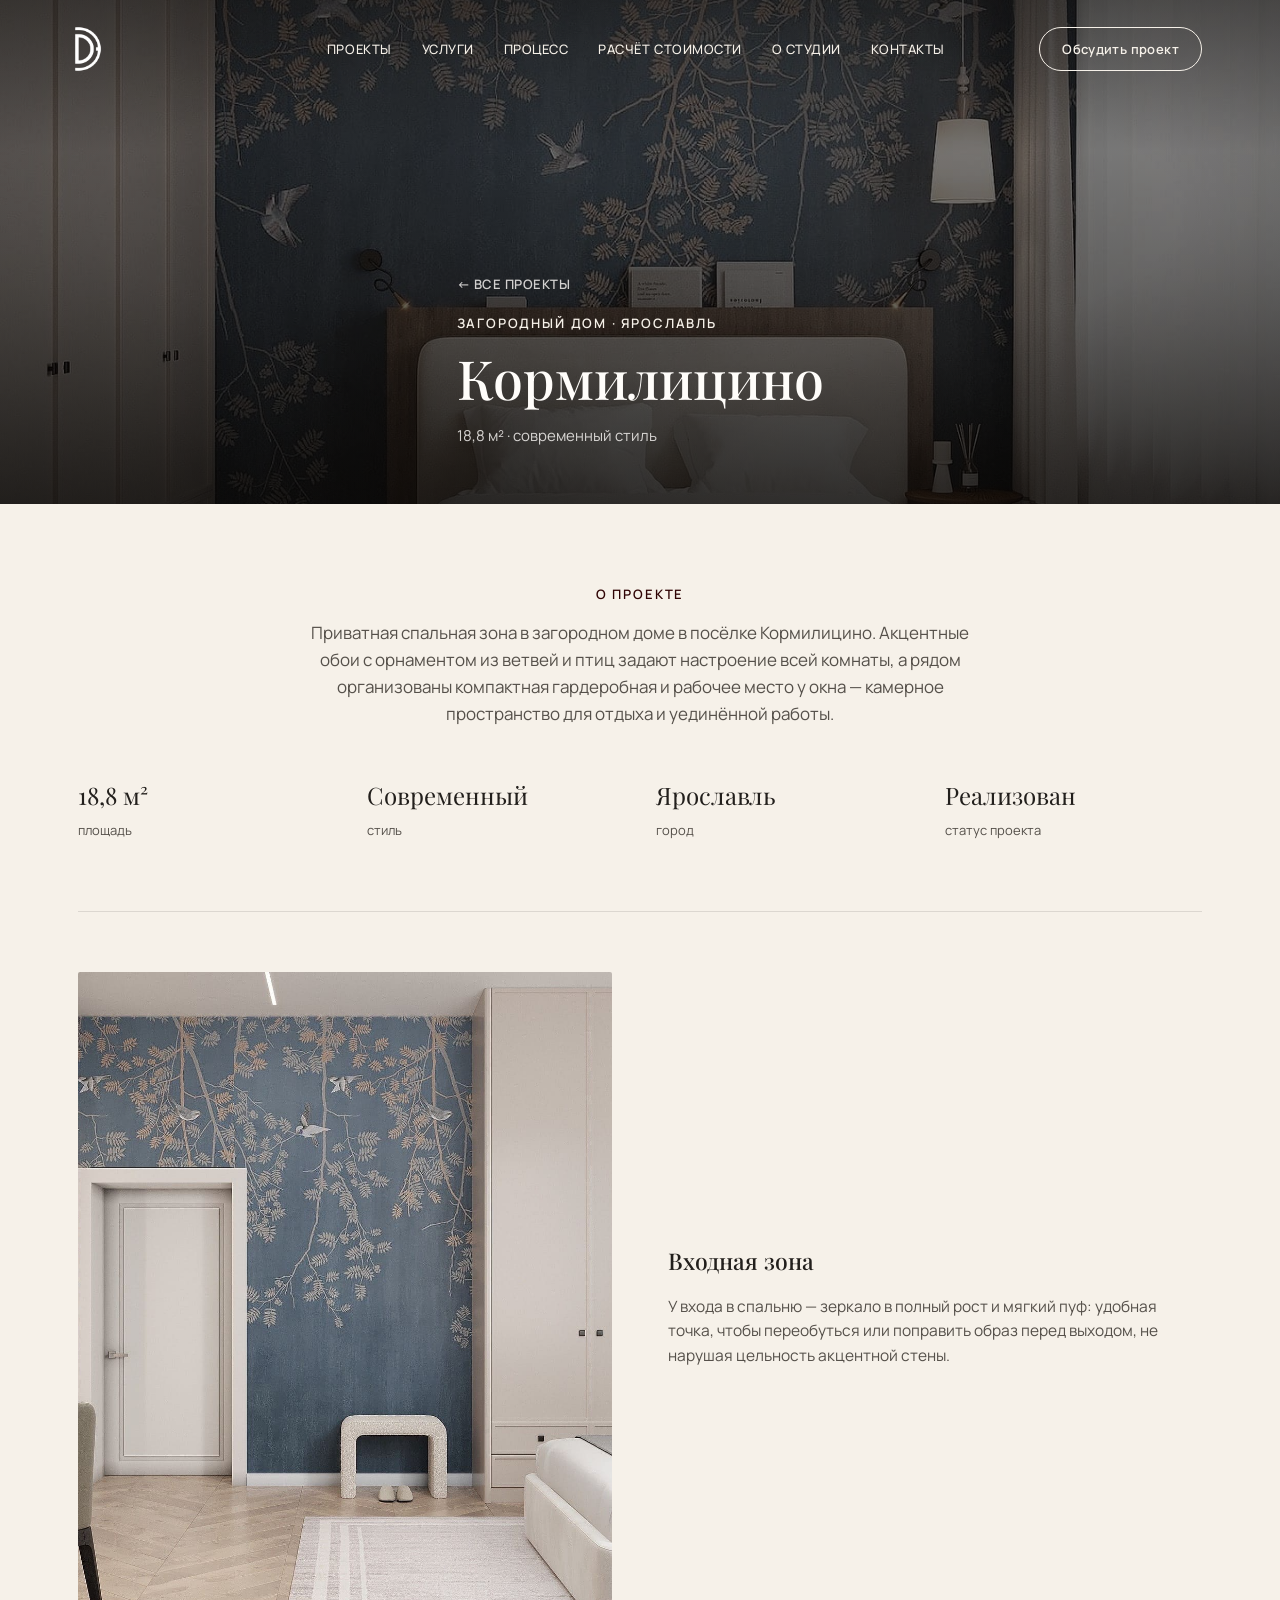
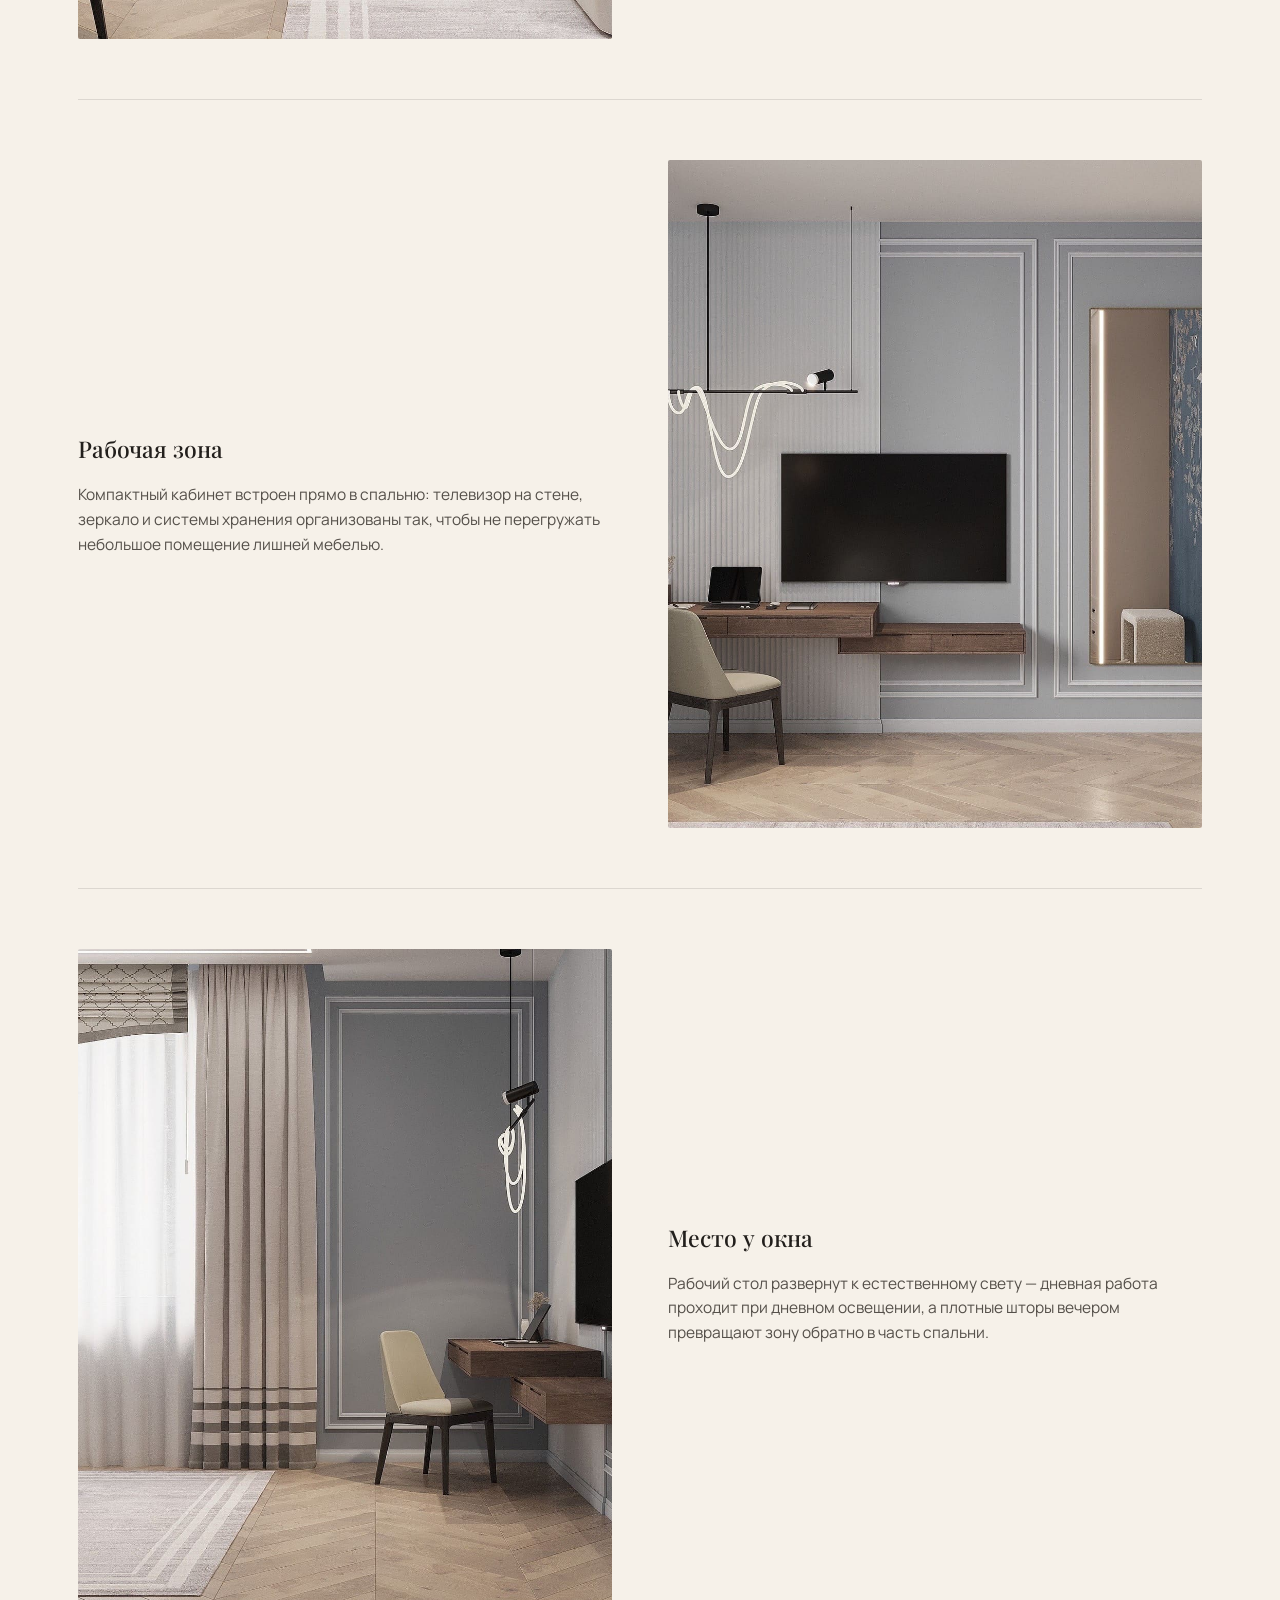
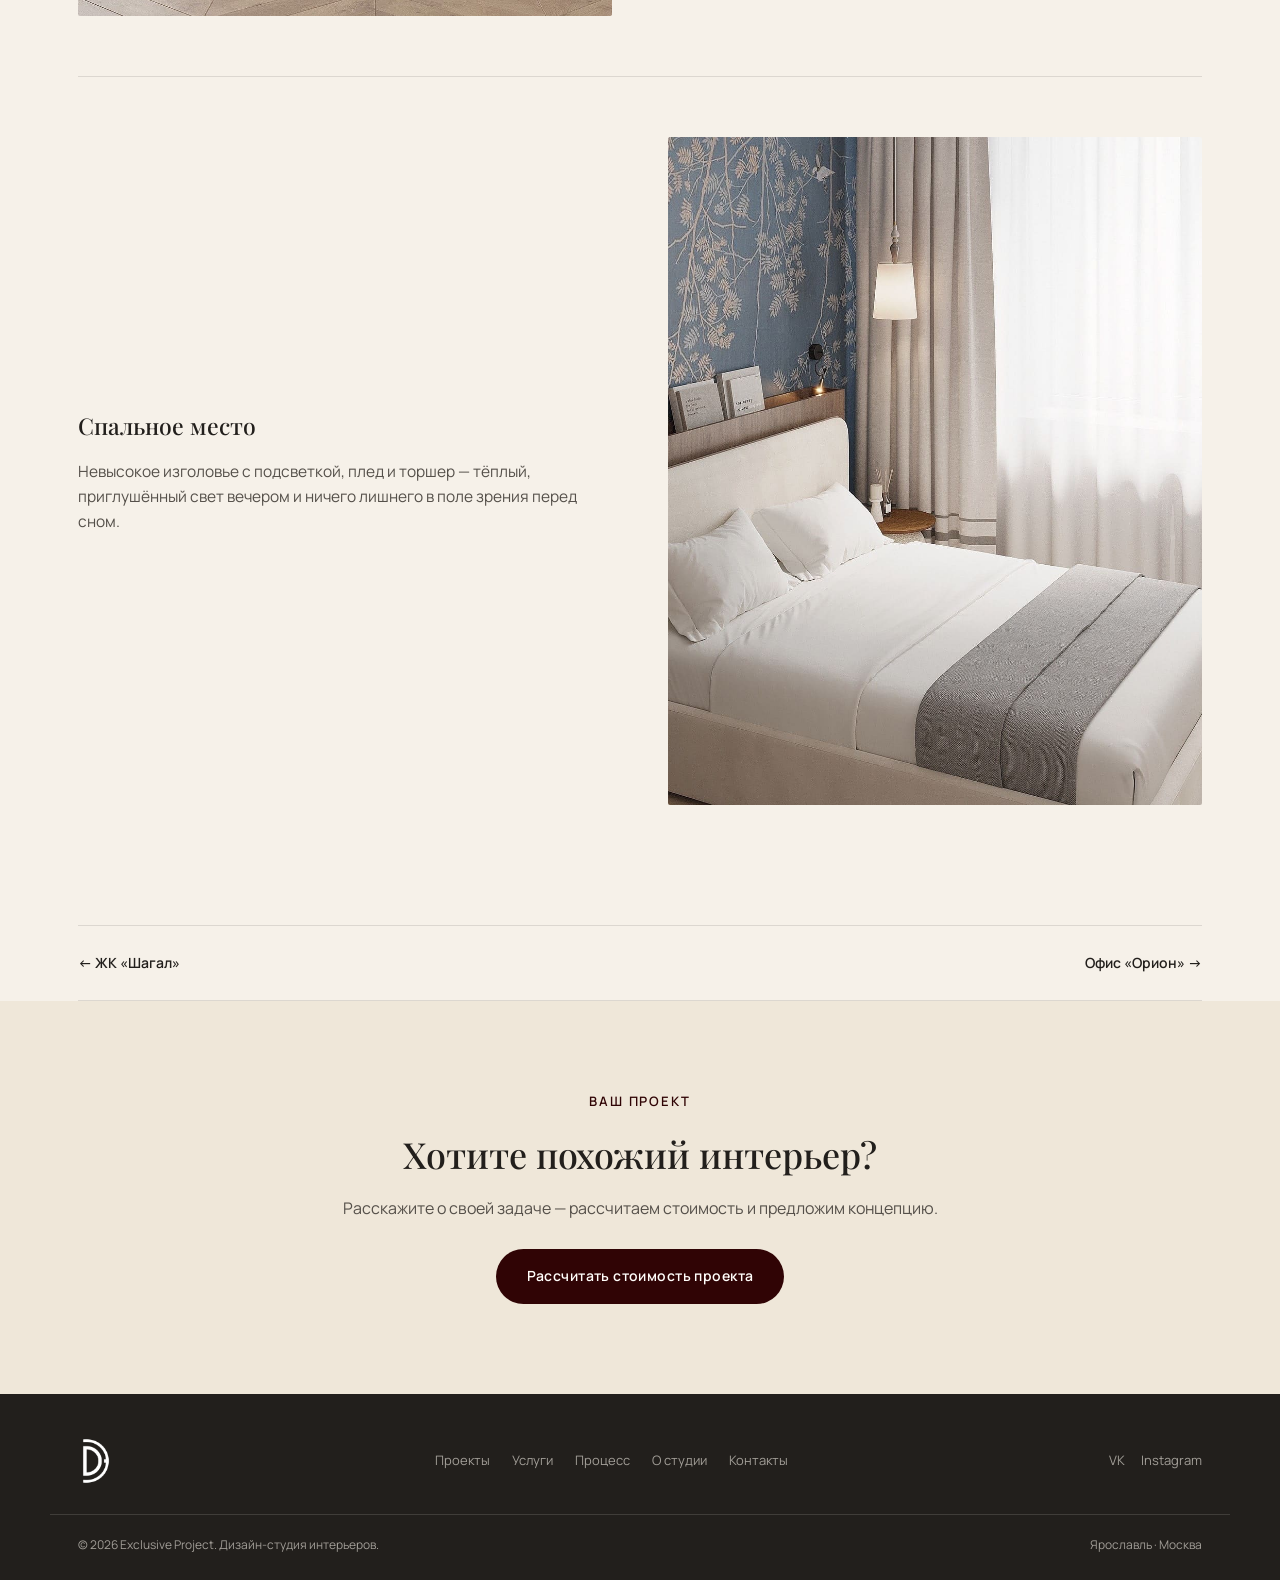
==== kormilitsino.html @ 0c6f32b4 "Split portfolio into a dedicated page plus 6 project detail pages Inspired by marsostudio.com's stru" ====
<!DOCTYPE html>
<html lang="ru">
<head>
<meta charset="UTF-8">
<meta name="viewport" content="width=device-width, initial-scale=1.0">
<title>Кормилицино — спальная зона 18,8 м² | Exclusive Project</title>
<meta name="description" content="Дизайн-проект спальной зоны 18,8 м² в загородном доме, посёлок Кормилицино — современный стиль с акцентными обоями.">
<link rel="icon" type="image/png" href="assets/images/logo/logo.png">

<link rel="preconnect" href="https://fonts.googleapis.com">
<link rel="preconnect" href="https://fonts.gstatic.com" crossorigin>
<link href="https://fonts.googleapis.com/css2?family=Playfair+Display:ital,wght@0,400;0,500;0,600;0,700;1,400;1,500&family=Manrope:wght@400;500;600;700&display=swap" rel="stylesheet">
<link rel="stylesheet" href="css/style.css">
</head>
<body>

<!-- ============================= HEADER ============================= -->
<header class="site-header" id="siteHeader">
  <div class="wrap header-inner">
    <a href="index.html" class="logo" aria-label="Exclusive Project — на главную">
      <span class="logo-icon"><img src="assets/images/logo/logo.png" alt="Exclusive Project"></span>
    </a>

    <nav class="main-nav" id="mainNav">
      <a href="portfolio.html">Проекты</a>
      <a href="index.html#services">Услуги</a>
      <a href="index.html#process">Процесс</a>
      <a href="index.html#calculator">Расчёт стоимости</a>
      <a href="index.html#about">О студии</a>
      <a href="index.html#contact">Контакты</a>
      <a href="index.html#calculator" class="btn btn-accent btn-small nav-cta">Обсудить проект</a>
    </nav>

    <div class="header-actions">
      <a href="index.html#calculator" class="btn btn-ghost btn-small header-cta">Обсудить проект</a>
      <button class="nav-toggle" id="navToggle" aria-label="Открыть меню" aria-expanded="false">
        <span></span><span></span><span></span>
      </button>
    </div>
  </div>
</header>

<main>

  <!-- ============================= PAGE HERO ============================= -->
  <section class="page-hero">
    <div class="hero-media">
      <img class="hero-media-img" src="assets/images/portfolio/kormilitsino-0.jpg" alt="Кормилицино — спальня с синими обоями">
    </div>
    <div class="hero-vignette"></div>
    <div class="hero-scrim"></div>

    <div class="wrap page-hero-content">
      <a href="portfolio.html" class="page-back">← Все проекты</a>
      <span class="eyebrow">Загородный дом · Ярославль</span>
      <h1>Кормилицино</h1>
      <p class="page-meta">18,8 м² · современный стиль</p>
    </div>
  </section>

  <!-- ========================= INTRO ========================= -->
  <section class="project-intro">
    <div class="wrap project-intro-inner">
      <span class="eyebrow eyebrow-center">О проекте</span>
      <p>Приватная спальная зона в загородном доме в посёлке Кормилицино.
         Акцентные обои с орнаментом из ветвей и птиц задают настроение всей
         комнаты, а рядом организованы компактная гардеробная и рабочее место
         у окна — камерное пространство для отдыха и уединённой работы.</p>
    </div>
  </section>

  <!-- ========================= META ========================= -->
  <section class="project-meta-row">
    <div class="wrap trust-grid">
      <div class="trust-item">
        <span class="trust-num">18,8 м²</span>
        <span class="trust-label">площадь</span>
      </div>
      <div class="trust-item">
        <span class="trust-num">Современный</span>
        <span class="trust-label">стиль</span>
      </div>
      <div class="trust-item">
        <span class="trust-num">Ярославль</span>
        <span class="trust-label">город</span>
      </div>
      <div class="trust-item">
        <span class="trust-num">Реализован</span>
        <span class="trust-label">статус проекта</span>
      </div>
    </div>
  </section>

  <!-- ========================= ROOMS ========================= -->
  <section class="room-list">
    <div class="wrap">

      <div class="room-grid">
        <div class="room-photo">
          <img src="assets/images/portfolio/kormilitsino-1.jpg" alt="Кормилицино — прихожая у спальни">
        </div>
        <div class="room-text">
          <h3>Входная зона</h3>
          <p>У входа в спальню — зеркало в полный рост и мягкий пуф: удобная
             точка, чтобы переобуться или поправить образ перед выходом, не
             нарушая цельность акцентной стены.</p>
        </div>
      </div>

      <div class="room-grid is-reverse">
        <div class="room-photo">
          <img src="assets/images/portfolio/kormilitsino-2.jpg" alt="Кормилицино — рабочая зона с ТВ">
        </div>
        <div class="room-text">
          <h3>Рабочая зона</h3>
          <p>Компактный кабинет встроен прямо в спальню: телевизор на стене,
             зеркало и системы хранения организованы так, чтобы не перегружать
             небольшое помещение лишней мебелью.</p>
        </div>
      </div>

      <div class="room-grid">
        <div class="room-photo">
          <img src="assets/images/portfolio/kormilitsino-3.jpg" alt="Кормилицино — рабочее место у окна">
        </div>
        <div class="room-text">
          <h3>Место у окна</h3>
          <p>Рабочий стол развернут к естественному свету — дневная работа
             проходит при дневном освещении, а плотные шторы вечером превращают
             зону обратно в часть спальни.</p>
        </div>
      </div>

      <div class="room-grid is-reverse">
        <div class="room-photo">
          <img src="assets/images/portfolio/kormilitsino-4.jpg" alt="Кормилицино — спальня, вид на кровать">
        </div>
        <div class="room-text">
          <h3>Спальное место</h3>
          <p>Невысокое изголовье с подсветкой, плед и торшер — тёплый,
             приглушённый свет вечером и ничего лишнего в поле зрения перед сном.</p>
        </div>
      </div>

    </div>
  </section>

  <!-- ========================= PROJECT NAV ========================= -->
  <section class="wrap">
    <div class="project-nav">
      <a href="shagal.html">← ЖК «Шагал»</a>
      <a href="office.html">Офис «Орион» →</a>
    </div>
  </section>

  <!-- ========================= CTA ========================= -->
  <section class="project-cta">
    <div class="wrap">
      <span class="eyebrow eyebrow-center">Ваш проект</span>
      <h2>Хотите похожий интерьер?</h2>
      <p>Расскажите о своей задаче — рассчитаем стоимость и предложим концепцию.</p>
      <a href="index.html#calculator" class="btn btn-accent">Рассчитать стоимость проекта</a>
    </div>
  </section>

</main>

<!-- ============================= FOOTER ============================= -->
<footer class="site-footer">
  <div class="wrap footer-inner">
    <a href="index.html" class="logo footer-logo">
      <span class="logo-icon"><img src="assets/images/logo/logo.png" alt="Exclusive Project"></span>
    </a>

    <nav class="footer-nav">
      <a href="portfolio.html">Проекты</a>
      <a href="index.html#services">Услуги</a>
      <a href="index.html#process">Процесс</a>
      <a href="index.html#about">О студии</a>
      <a href="index.html#contact">Контакты</a>
    </nav>

    <div class="footer-social">
      <a href="https://vk.ru/exclusiveproject76" target="_blank" rel="noopener">VK</a>
      <a href="https://www.instagram.com/exclusive_design76" target="_blank" rel="noopener">Instagram</a>
    </div>
  </div>
  <div class="wrap footer-bottom">
    <span>© 2026 Exclusive Project. Дизайн-студия интерьеров.</span>
    <span>Ярославль · Москва</span>
  </div>
</footer>

<script src="js/main.js"></script>
</body>
</html>
---- css/style.css ----
/* ===================================================================
   EXCLUSIVE PROJECT — дизайн-студия интерьеров
   Палитра: тёплая слоновая кость + графитовый текст + акцент "глина"
   Шрифты: Playfair Display (заголовки) / Manrope (текст)
   Leotaro — кастомный шрифт студии, подключён ниже, используется
   только в заголовке hero (assets/fonts/Leotaro-Regular.otf)
   =================================================================== */

@font-face{
  font-family: "Leotaro";
  src: url("../assets/fonts/Leotaro-Regular.otf") format("opentype");
  font-weight: 400;
  font-style: normal;
  font-display: swap;
}

:root{
  --ivory:        #f6f1e9;
  --ivory-deep:    #efe7d9;
  --charcoal:      #221f1c;
  --charcoal-soft: #55504a;
  --clay:          #300405;
  --clay-deep:     #200203;
  --olive:         #6b6a4f;
  --line:          rgba(34,31,28,0.12);
  --white:         #fffdfa;

  --font-display: "Playfair Display", Georgia, serif;
  --font-body: "Manrope", "Segoe UI", sans-serif;

  --container: 1180px;
  --radius: 2px;
}

*{ box-sizing: border-box; }
html{ scroll-behavior: smooth; }
body{
  margin:0;
  background: var(--ivory);
  color: var(--charcoal);
  font-family: var(--font-body);
  font-size: 16px;
  line-height: 1.6;
  -webkit-font-smoothing: antialiased;
}
img{ max-width:100%; display:block; }
a{ color:inherit; text-decoration:none; }
ul, ol{ margin:0; padding:0; list-style:none; }
h1,h2,h3{ font-family: var(--font-display); font-weight:500; margin:0; }
p{ margin:0; }
button{
  font-family:inherit;
  cursor:pointer;
  -webkit-appearance: none;
  appearance: none;
  color: inherit;
  accent-color: var(--clay);
}
input, textarea{ font-family:inherit; }

.wrap{
  max-width: var(--container);
  margin: 0 auto;
  padding: 0 28px;
}

.eyebrow{
  display:block;
  font-size: 13px;
  letter-spacing: .14em;
  text-transform: uppercase;
  color: var(--clay);
  font-weight: 600;
  margin-bottom: 14px;
}
.eyebrow-center{ text-align:center; }

.section-head{ max-width: 640px; margin-bottom: 48px; }
.section-head h2{ font-size: clamp(28px, 4vw, 40px); line-height:1.15; }
.section-lead{ margin-top:14px; color: var(--charcoal-soft); font-size: 16px; }

/* ---------- buttons ---------- */
.btn{
  display:inline-flex;
  align-items:center;
  justify-content:center;
  padding: 15px 30px;
  font-size: 14px;
  letter-spacing:.03em;
  font-weight:600;
  border-radius: 999px;
  border: 1px solid transparent;
  transition: all .25s ease;
}
.btn-small{ padding: 11px 22px; font-size:13px; }
.btn-accent{
  background: var(--clay);
  color: var(--white);
}
.btn-accent:hover{ background: var(--clay-deep); }
.btn-ghost{
  background: transparent;
  border-color: currentColor;
  color: var(--charcoal);
}
.btn-ghost:hover{ background: rgba(34,31,28,0.06); }

/* ---------- placeholder photo blocks ---------- */
.ph-photo{
  position: relative;
  overflow:hidden;
  background:
    linear-gradient(135deg, #ded2ba 0%, #cdbd9d 45%, #b9a884 100%);
  border-radius: var(--radius);
}
.ph-photo-inner{
  position:absolute; inset:0;
  background-image:
    repeating-linear-gradient(45deg, rgba(255,255,255,0.08) 0 2px, transparent 2px 14px);
}
.ph-photo::after{
  content: attr(data-note);
  position:absolute;
  left:14px; right:14px; bottom:12px;
  font-size: 11px;
  line-height:1.4;
  color: rgba(34,31,28,0.55);
  background: rgba(255,253,250,0.7);
  padding: 6px 9px;
  border-radius: var(--radius);
  font-family: var(--font-body);
}

/* ============================= HEADER ============================= */
.site-header{
  position: fixed;
  top:0; left:0; right:0;
  z-index: 100;
  padding: 22px 0;
  --hdr-fg: var(--ivory);
  --hdr-fg-soft: rgba(246,241,233,0.7);
  color: var(--hdr-fg);
  transition: background .3s ease, padding .3s ease, box-shadow .3s ease, color .3s ease;
}
.site-header.is-scrolled{
  background: rgba(246,241,233,0.92);
  backdrop-filter: blur(8px);
  padding: 12px 0;
  box-shadow: 0 1px 0 var(--line);
  --hdr-fg: var(--charcoal);
  --hdr-fg-soft: var(--charcoal-soft);
}
.site-header .wrap{ padding-left: 20px; }
.header-inner{
  display:grid;
  grid-template-columns: 1fr auto 1fr;
  align-items:center;
  gap: 16px;
}
.header-inner .logo{ justify-self:start; }
.header-inner .main-nav{ justify-self:center; }
.header-inner .header-actions{ justify-self:end; }
.logo{ display:flex; align-items:center; gap:12px; }
.logo-text{ display:flex; flex-direction:column; line-height:1; }
.logo-icon{ flex-shrink:0; height: 54px; display:flex; align-items:center; }
.logo-icon img{ height:100%; width:auto; display:block; }
.site-header .logo-icon img{
  filter: brightness(0) invert(1);
  transition: filter .3s ease;
}
.site-header.is-scrolled .logo-icon img{ filter: none; }
.site-footer .logo-icon img{ filter: brightness(0) invert(1); }
.logo-mark{
  font-family: var(--font-display);
  font-size: 20px;
  letter-spacing:.04em;
  color: var(--hdr-fg);
}
.logo-mark-accent{ color: var(--clay); font-weight:400; }
.logo-sub{
  font-size: 10px;
  letter-spacing:.12em;
  text-transform: uppercase;
  color: var(--hdr-fg-soft);
  margin-top:4px;
}
.main-nav{ display:flex; align-items:center; gap: 30px; }
.main-nav a:not(.btn){
  font-size: 13px;
  font-weight:500;
  letter-spacing:.04em;
  text-transform: uppercase;
  color: var(--hdr-fg);
  position: relative;
}
.main-nav a:not(.btn)::after{
  content:"";
  position:absolute; left:0; bottom:-6px;
  width:0; height:1px; background: var(--clay);
  transition: width .25s ease;
}
.main-nav a:not(.btn):hover::after{ width:100%; }
.nav-cta{ display:none; }

.header-actions{ display:flex; align-items:center; gap:18px; }
.header-cta{
  color: var(--hdr-fg);
  border-color: var(--hdr-fg);
}
.header-cta:hover{ background: rgba(255,253,250,0.12); }
.site-header.is-scrolled .header-cta:hover{ background: rgba(34,31,28,0.06); }
.nav-toggle{
  display:none;
  flex-direction:column;
  justify-content:center;
  gap:5px;
  width:34px; height:34px;
  background:none; border:none;
}
.nav-toggle span{ display:block; height:2px; background: var(--hdr-fg); transition: background .3s ease; }

/* ============================= HERO ============================= */
.hero{
  position:relative;
  min-height: 100vh;
  display:flex;
  align-items:center;
  justify-content:center;
  overflow:hidden;
  padding: 140px 0 80px;
}
.hero-media{
  position:absolute; inset:0;
  border-radius:0;
  background:
    radial-gradient(ellipse 70% 55% at 50% 26%, rgba(126,99,72,0.5), transparent 65%),
    linear-gradient(180deg, #15110e 0%, #241b14 28%, #3c2c1e 52%, #1a1410 100%);
}
.hero-media-img{
  position:absolute; inset:0;
  width:100%; height:100%;
  object-fit:cover; object-position:center 42%;
  filter: brightness(0.56) saturate(0.85) contrast(1.05);
}
.hero-vignette{
  position:absolute; inset:0;
  background: radial-gradient(ellipse 120% 85% at 50% 42%, transparent 35%, rgba(8,6,5,0.6) 100%);
  pointer-events:none;
}
.hero-scrim{
  position:absolute; inset:0;
  background: linear-gradient(180deg, rgba(10,8,6,0.35) 0%, rgba(10,8,6,0.15) 30%, rgba(10,8,6,0.55) 100%);
}
.hero-content{
  position:relative;
  z-index:2;
  color: var(--white);
  display:flex;
  flex-direction:column;
  align-items:center;
  text-align:center;
}
.city-toggle{
  display:inline-flex;
  border: 1px solid rgba(255,253,250,0.4);
  border-radius: 999px;
  padding: 4px;
  margin-bottom: 30px;
}
.city-btn{
  background:none; border:none;
  color: rgba(255,253,250,0.75);
  font-size: 13px;
  font-weight:600;
  padding: 7px 18px;
  border-radius: 999px;
  transition: all .2s ease;
}
.city-btn.is-active{ background: var(--white); color: var(--charcoal); }

.hero-eyebrow{
  display:block;
  font-size: 12.5px;
  letter-spacing: .32em;
  text-transform: uppercase;
  font-weight: 500;
  color: rgba(246,241,233,0.72);
  margin-bottom: 26px;
}
.hero-title{
  font-family: "Leotaro", var(--font-display);
  font-size: clamp(32px, 5.6vw, 62px);
  line-height: 1.26;
  font-weight: 400;
  letter-spacing: .015em;
  text-transform: uppercase;
  max-width: 860px;
}
.hero-sub{
  margin-top: 26px;
  max-width: 480px;
  font-size: 16px;
  color: rgba(255,253,250,0.8);
}
.hero-actions{
  display:flex; gap:16px; flex-wrap:wrap;
  justify-content:center;
  margin-top: 36px;
}
.hero .btn-ghost{ color: var(--white); border-color: rgba(255,253,250,0.55); }
.hero .btn-ghost:hover{ background: rgba(255,253,250,0.12); }

.scroll-cue{
  position:absolute;
  right: 28px; bottom: 28px;
  z-index:2;
  display:flex; align-items:center; gap:10px;
  color: var(--white);
  font-size: 11px;
  letter-spacing:.12em;
  text-transform:uppercase;
  writing-mode: vertical-rl;
}
.scroll-cue i{
  display:block; width:1px; height:46px;
  background: rgba(255,253,250,0.6);
}

/* ============================= TRUST ============================= */
.trust{ padding: 56px 0; border-bottom: 1px solid var(--line); }
.trust-grid{
  display:grid;
  grid-template-columns: repeat(4, 1fr);
  gap: 32px;
}
.trust-item{ display:flex; flex-direction:column; gap:6px; }
.trust-num{ font-family: var(--font-display); font-size: 24px; }
.trust-label{ font-size: 13px; color: var(--charcoal-soft); }

/* ============================= PHILOSOPHY ============================= */
.philosophy{ padding: 130px 0; background: var(--clay); color: var(--white); }
.philosophy .eyebrow{ color: var(--ivory); }
.philosophy-inner{ max-width: 760px; margin:0 auto; text-align:center; }
.philosophy-quote{
  font-family: var(--font-display);
  font-style: italic;
  color: var(--white);
  font-size: clamp(24px, 3.4vw, 34px);
  line-height:1.4;
  margin:0;
}
.philosophy-sign{ margin-top: 26px; color: rgba(255,253,250,0.72); font-size:14px; letter-spacing:.06em; text-transform:uppercase; }

/* ============================= FEATURE CARDS ============================= */
.services{ padding: 130px 0; }
.cards-grid{
  display:grid;
  grid-template-columns: repeat(3, 1fr);
  gap: 1px;
  background: var(--line);
  border: 1px solid var(--line);
}
.feature-card{
  background: var(--ivory);
  padding: 40px 34px;
}
.feature-num{ font-family: var(--font-display); color: var(--clay); font-size:15px; }
.feature-card h3{ font-size: 20px; margin: 18px 0 12px; }
.feature-card p{ color: var(--charcoal-soft); font-size: 14.5px; }

/* ============================= PROCESS / TIMELINE ============================= */
.process{ padding: 130px 0; background: var(--charcoal); color: var(--ivory); }
.process .section-lead{ color: rgba(246,241,233,0.65); }
.process .eyebrow{ color: var(--ivory); }
.timeline{ display:flex; flex-direction:column; }
.timeline-step{
  display:grid;
  grid-template-columns: 90px 1fr;
  gap: 24px;
  padding: 30px 0;
  border-top: 1px solid rgba(246,241,233,0.14);
}
.timeline-step:last-child{ border-bottom: 1px solid rgba(246,241,233,0.14); }
.timeline-marker span{
  font-family: var(--font-display);
  font-size: 34px;
  color: rgba(246,241,233,0.3);
}
.timeline-body h3{ font-size: 21px; color: var(--ivory); }
.timeline-time{
  display:inline-block;
  margin: 8px 0 10px;
  font-size: 12px;
  font-weight:700;
  letter-spacing:.06em;
  text-transform:uppercase;
  color: var(--ivory);
}
.timeline-body p{ color: rgba(246,241,233,0.72); font-size: 14.5px; max-width: 620px; }

/* ============================= CALCULATOR ============================= */
.calculator{ padding: 130px 0; }
.calc-wrap{ display:grid; grid-template-columns: 1fr 1fr; gap: 64px; align-items:start; }
.calc-head{ margin-bottom:0; }
.calc-form{
  background: transparent;
  border: 1px solid var(--line);
  padding: 40px;
  border-radius: var(--radius);
}
.calc-step{ display:none; }
.calc-step.is-active{ display:block; }
.calc-step-label{
  display:block;
  font-size: 12px;
  letter-spacing:.08em;
  text-transform:uppercase;
  color: var(--charcoal-soft);
  margin-bottom: 20px;
}
.calc-options{ display:flex; gap: 12px; flex-wrap:wrap; }
.calc-options-vert{ flex-direction:column; }
.calc-option{
  flex:1;
  min-width: 130px;
  padding: 16px 22px;
  border: 1px solid var(--line);
  background: transparent;
  border-radius: 999px;
  font-size: 14px;
  font-weight:600;
  text-align:left;
  transition: all .2s ease;
}
.calc-option:hover{ border-color: var(--clay); }
.calc-option.is-selected{ border-color: var(--clay); background: rgba(48,4,5,0.08); color: var(--clay-deep); }

.calc-range{ display:flex; flex-direction:column; gap: 14px; }
.calc-range input[type="range"]{ width:100%; accent-color: var(--clay); }
.calc-range output{ font-family: var(--font-display); font-size: 22px; }

.calc-nav{ display:flex; justify-content:space-between; margin-top: 26px; }
.calc-result{
  display:flex; flex-direction:column; gap:6px;
  padding: 22px;
  background: var(--ivory-deep);
  border-radius: var(--radius);
  margin-bottom: 24px;
}
.calc-result-label{ font-size:12px; text-transform:uppercase; letter-spacing:.08em; color: var(--charcoal-soft); }
.calc-result-value{ font-family: var(--font-display); font-size: 26px; color: var(--clay-deep); }
.calc-result-note{ font-size:12px; color: var(--charcoal-soft); }
.calc-fields{ display:flex; flex-direction:column; gap: 12px; margin-bottom:6px; }
.calc-fields input{
  padding: 14px 16px;
  border: 1px solid var(--line);
  border-radius: var(--radius);
  background: transparent;
  font-size: 14px;
}
.calc-disclaimer{ margin-top:14px; font-size:11.5px; color: var(--charcoal-soft); }

/* ============================= PORTFOLIO ============================= */
.portfolio{ padding: 130px 0; }
.portfolio-filters{ display:flex; gap: 10px; margin-bottom: 40px; flex-wrap:wrap; }
.filter-btn{
  padding: 10px 20px;
  border: 1px solid var(--line);
  background: transparent;
  border-radius: 999px;
  font-size: 13px;
  font-weight:600;
}
.filter-btn.is-active{ background: var(--charcoal); color: var(--ivory); border-color: var(--charcoal); }
.portfolio-grid{
  display:grid;
  grid-template-columns: repeat(3, 1fr);
  gap: 28px;
}
.portfolio-card{ display:none; }
.portfolio-card.is-visible{ display:block; }
.portfolio-photo{ aspect-ratio: 4/5; }

.portfolio-gallery{
  position: relative;
  overflow: hidden;
  border-radius: var(--radius);
  background: var(--ivory-deep);
}
.gallery-img{
  position:absolute; inset:0;
  width:100%; height:100%;
  object-fit: cover;
  opacity:0;
  transition: opacity .35s ease;
}
.gallery-img.is-active{ opacity:1; }
.gallery-nav{
  position:absolute;
  top:50%; transform: translateY(-50%);
  width:34px; height:34px;
  border-radius:50%;
  border:none;
  background: rgba(34,31,28,0.45);
  color: var(--white);
  font-size:18px;
  line-height:1;
  display:flex; align-items:center; justify-content:center;
  opacity:0;
  transition: opacity .2s ease, background .2s ease;
  z-index: 2;
}
.portfolio-gallery:hover .gallery-nav{ opacity:1; }
.gallery-nav:hover{ background: rgba(34,31,28,0.75); }
.gallery-prev{ left:10px; }
.gallery-next{ right:10px; }
.gallery-dots{
  position:absolute;
  left:0; right:0; bottom:14px;
  display:flex; justify-content:center; gap:6px;
  z-index:2;
}
.gallery-dots .dot{
  width:6px; height:6px;
  border-radius:50%;
  background: rgba(255,253,250,0.5);
  cursor:pointer;
  transition: background .2s ease, transform .2s ease;
}
.gallery-dots .dot.is-active{ background: var(--white); transform: scale(1.3); }

.portfolio-info{ padding-top: 16px; }
.portfolio-info h3{ font-size: 18px; }
.portfolio-info h3 a{ color: inherit; }
.portfolio-info h3 a:hover{ color: var(--clay); }
.portfolio-info span{ display:block; margin-top:4px; font-size:13px; color: var(--charcoal-soft); }
.portfolio-link{
  display:inline-block;
  margin-top:10px;
  font-size:13px;
  font-weight:600;
  color: var(--clay);
  border-bottom: 1px solid currentColor;
  padding-bottom:2px;
}
.portfolio-link:hover{ color: var(--clay-deep); }
.portfolio-more{ text-align:center; margin-top: 56px; }

/* ============================= PAGE HERO (subpages) ============================= */
.page-hero{
  position:relative;
  min-height: 56vh;
  display:flex;
  align-items:flex-end;
  overflow:hidden;
  padding: 150px 0 56px;
}
.page-hero-content{
  position:relative;
  z-index:2;
  color: var(--white);
  max-width: 760px;
}
.page-hero .eyebrow{ color: var(--ivory); }
.page-hero-content h1{
  color: var(--white);
  font-size: clamp(32px, 5vw, 54px);
  line-height: 1.12;
}
.page-meta{
  margin-top: 16px;
  color: rgba(255,253,250,0.8);
  font-size: 15px;
}
.page-back{
  position:relative;
  z-index:2;
  display:inline-block;
  margin-bottom: 18px;
  font-size: 13px;
  font-weight:600;
  letter-spacing:.04em;
  text-transform:uppercase;
  color: rgba(255,253,250,0.8);
}
.page-back:hover{ color: var(--white); }

/* ============================= PROJECT INTRO & META ============================= */
.project-intro{ padding: 80px 0 0; }
.project-intro-inner{ max-width: 720px; margin:0 auto; text-align:center; }
.project-intro-inner p{ font-size: 17px; color: var(--charcoal-soft); margin-top: 14px; }
.project-meta-row{ padding: 48px 0 70px; }

/* ============================= ROOM-BY-ROOM BLOCKS ============================= */
.room-list{ padding-bottom: 60px; }
.room-grid{
  display:grid;
  grid-template-columns: 1fr 1fr;
  gap: 56px;
  align-items:center;
  padding: 60px 0;
  border-top: 1px solid var(--line);
}
.room-grid.is-reverse .room-photo{ order: 2; }
.room-photo{ aspect-ratio: 4/5; overflow:hidden; border-radius: var(--radius); }
.room-photo img{ width:100%; height:100%; object-fit:cover; display:block; }
.room-text h3{ font-size: 23px; }
.room-text p{ margin-top: 14px; color: var(--charcoal-soft); font-size: 15.5px; }

/* ============================= PROJECT CTA BAND ============================= */
.project-cta{
  padding: 90px 0;
  text-align:center;
  background: var(--ivory-deep);
}
.project-cta h2{ font-size: clamp(26px, 3.4vw, 36px); }
.project-cta p{ margin-top:12px; color: var(--charcoal-soft); }
.project-cta .btn{ margin-top: 28px; }
.project-nav{
  display:flex; justify-content:space-between; align-items:center;
  padding: 26px 0; border-top:1px solid var(--line); border-bottom:1px solid var(--line);
  font-size: 14px; font-weight:600;
}
.project-nav a:hover{ color: var(--clay); }

/* ============================= PARTNERS ============================= */
.partners{ padding: 80px 0; border-top: 1px solid var(--line); border-bottom: 1px solid var(--line); }
.partners-row{
  display:flex; justify-content:center; gap: 56px; flex-wrap:wrap; margin-top: 30px;
}
.partner-mark{
  font-family: var(--font-display);
  font-size: 20px;
  letter-spacing:.08em;
  color: var(--charcoal);
}
.partner-mark.ph-mark{ color: var(--charcoal-soft); font-family: var(--font-body); font-size:13px; text-transform:uppercase; letter-spacing:.06em; border: 1px dashed var(--line); padding: 8px 14px; border-radius: var(--radius); }

/* ============================= TESTIMONIALS ============================= */
.testimonials{ padding: 130px 0; background: var(--ivory-deep); }
.testi-track{
  display:flex;
  gap: 28px;
  overflow-x:auto;
  scroll-snap-type: x mandatory;
  padding-bottom: 10px;
}
.testi-card{
  scroll-snap-align:start;
  flex: 0 0 min(480px, 85%);
  background: var(--white);
  padding: 34px;
  border-radius: var(--radius);
  margin:0;
}
.testi-card p{ font-family: var(--font-display); font-style: italic; font-size: 18px; line-height:1.5; }
.testi-card cite{ display:block; margin-top:18px; font-size:13px; color: var(--charcoal-soft); }
.testi-nav{ display:flex; gap:10px; margin-top: 26px; }
.testi-nav button{
  width:42px; height:42px;
  border: 1px solid var(--line);
  background: transparent;
  border-radius:50%;
  font-size:16px;
}
.testi-nav button:hover{ border-color: var(--clay); color: var(--clay); }

/* ============================= ABOUT ============================= */
.about{ padding: 130px 0; }
.about-inner{ display:grid; grid-template-columns: minmax(280px, 420px) 1fr; gap: 64px; align-items:center; }
.about-photo{
  aspect-ratio: 853/1280;
  overflow: hidden;
  border-radius: var(--radius);
}
.about-photo img{ width:100%; height:100%; object-fit:cover; display:block; }
.about-text p{ color: var(--charcoal-soft); margin-top: 18px; font-size: 15.5px; }
.about-text h2{ font-size: clamp(28px,4vw,38px); margin-bottom: 8px; }

/* ============================= CONTACT ============================= */
.contact{ padding: 130px 0; background: var(--charcoal); color: var(--ivory); }
.contact .section-lead{ color: rgba(246,241,233,0.65); }
.contact .eyebrow{ color: var(--ivory); }
.contact-grid{
  display:grid;
  grid-template-columns: 1fr 1fr 1.4fr;
  gap: 40px;
}
.contact-city h3{ color: var(--ivory); font-size: 20px; margin-bottom: 14px; }
.contact-detail{ display:block; font-size: 14px; color: rgba(246,241,233,0.72); margin-bottom:8px; }
.contact-link:hover{ color: var(--clay); }
.contact-form{ display:flex; flex-direction:column; gap: 12px; }
.contact-form input, .contact-form textarea{
  padding: 14px 16px;
  background: rgba(246,241,233,0.06);
  border: 1px solid rgba(246,241,233,0.22);
  color: var(--ivory);
  border-radius: var(--radius);
  font-size: 14px;
}
.contact-form input::placeholder, .contact-form textarea::placeholder{ color: rgba(246,241,233,0.45); }
.contact-social{ display:flex; gap: 24px; margin-top: 56px; }
.contact-social a{
  font-size: 13px; letter-spacing:.06em; text-transform:uppercase;
  border-bottom: 1px solid rgba(246,241,233,0.4);
  padding-bottom: 4px;
}
.contact-social a:hover{ border-color: var(--clay); color: var(--clay); }

/* ============================= FOOTER ============================= */
.site-footer{ background: var(--charcoal); color: rgba(246,241,233,0.6); padding: 40px 0 26px; }
.footer-inner{ display:flex; align-items:center; justify-content:space-between; flex-wrap:wrap; gap: 24px; padding-bottom: 26px; border-bottom: 1px solid rgba(246,241,233,0.14); }
.footer-logo .logo-mark{ color: var(--ivory); }
.footer-nav{ display:flex; gap: 22px; flex-wrap:wrap; }
.footer-nav a{ font-size: 13px; }
.footer-nav a:hover{ color: var(--clay); }
.footer-social{ display:flex; gap: 16px; }
.footer-social a{ font-size:13px; }
.footer-social a:hover{ color: var(--clay); }
.footer-bottom{ display:flex; justify-content:space-between; flex-wrap:wrap; gap:10px; margin-top: 20px; font-size: 12px; }

/* ============================= SCROLL REVEAL ============================= */
[data-reveal]{ opacity:0; transform: translateY(24px); transition: opacity .7s ease, transform .7s ease; }
[data-reveal].is-visible{ opacity:1; transform:none; }

/* ============================= RESPONSIVE ============================= */
@media (max-width: 980px){
  .main-nav{ display:none; }
  .nav-toggle{ display:flex; }
  .header-cta{ display:none; }
  .logo-icon{ height: 42px; }
  .trust-grid{ grid-template-columns: repeat(2,1fr); }
  .cards-grid{ grid-template-columns: repeat(2,1fr); }
  .calc-wrap{ grid-template-columns: 1fr; }
  .portfolio-grid{ grid-template-columns: repeat(2,1fr); }
  .about-inner{ grid-template-columns: 1fr; }
  .contact-grid{ grid-template-columns: 1fr; }
  .room-grid{ grid-template-columns: 1fr; gap: 24px; }
  .room-grid.is-reverse .room-photo{ order: 0; }
}

@media (max-width: 620px){
  .wrap{ padding: 0 20px; }
  .cards-grid{ grid-template-columns: 1fr; }
  .portfolio-grid{ grid-template-columns: 1fr; }
  .trust-grid{ grid-template-columns: 1fr 1fr; gap: 24px; }
  .partners-row{ gap: 24px; }

  .hero{ padding: 104px 0 28px; min-height: 100svh; }
  .city-toggle{ margin-bottom: 18px; }
  .hero-eyebrow{ margin-bottom: 14px; letter-spacing: .2em; }
  .hero-title{ line-height: 1.18; }
  .hero-sub{ margin-top: 14px; font-size: 14.5px; }
  .hero-actions{ margin-top: 20px; gap: 10px; }
  .hero-actions .btn{ padding: 13px 24px; font-size: 13px; }
  .scroll-cue{ display:none; }

  .page-hero{ padding: 104px 0 36px; min-height: 42vh; }
  .project-intro{ padding-top: 56px; }
  .project-meta-row{ padding: 32px 0 48px; }
}

/* mobile nav open state */
.main-nav.is-open{
  display:flex;
  position:absolute;
  top: 100%; left:0; right:0;
  background: var(--ivory);
  flex-direction:column;
  padding: 20px 28px 28px;
  border-top: 1px solid var(--line);
  gap: 16px;
}
.main-nav.is-open a:not(.btn){ color: var(--charcoal); }
.main-nav.is-open .nav-cta{
  display: inline-flex;
  margin-top: 6px;
  align-self: flex-start;
}
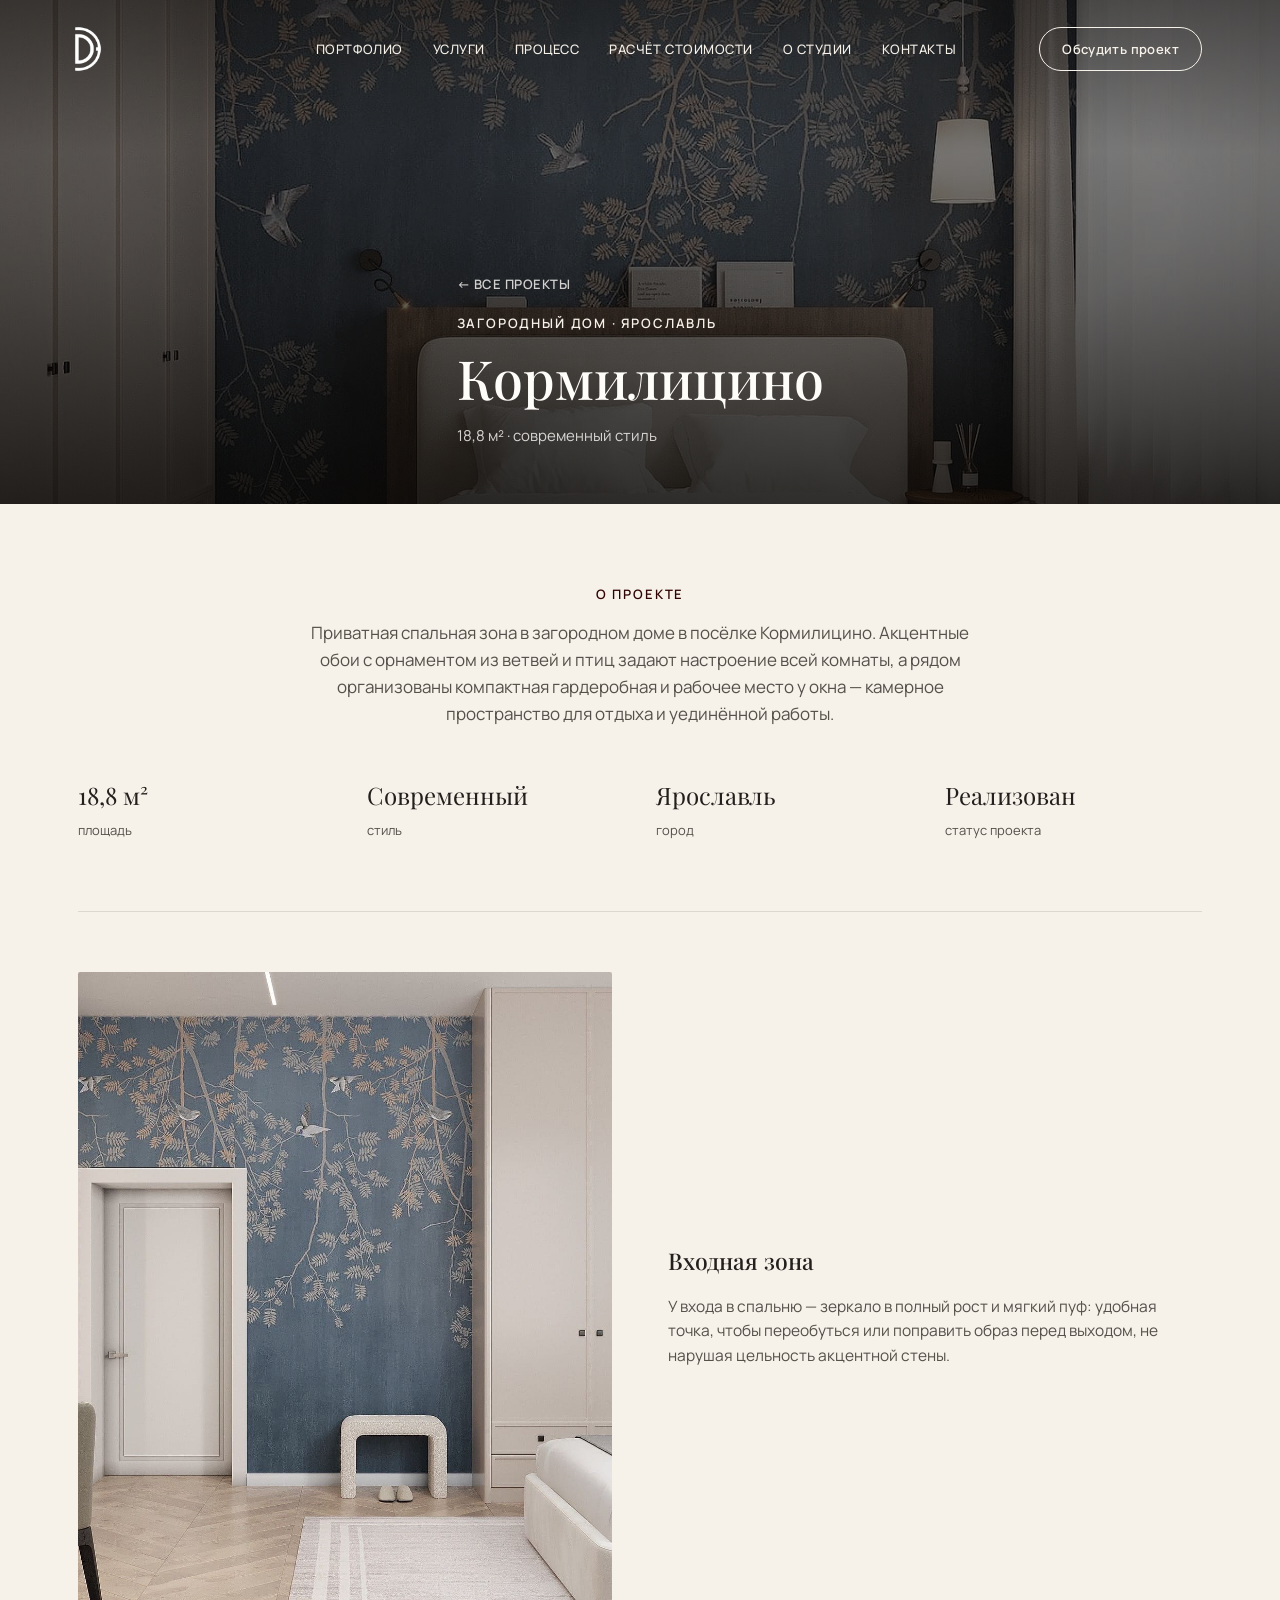
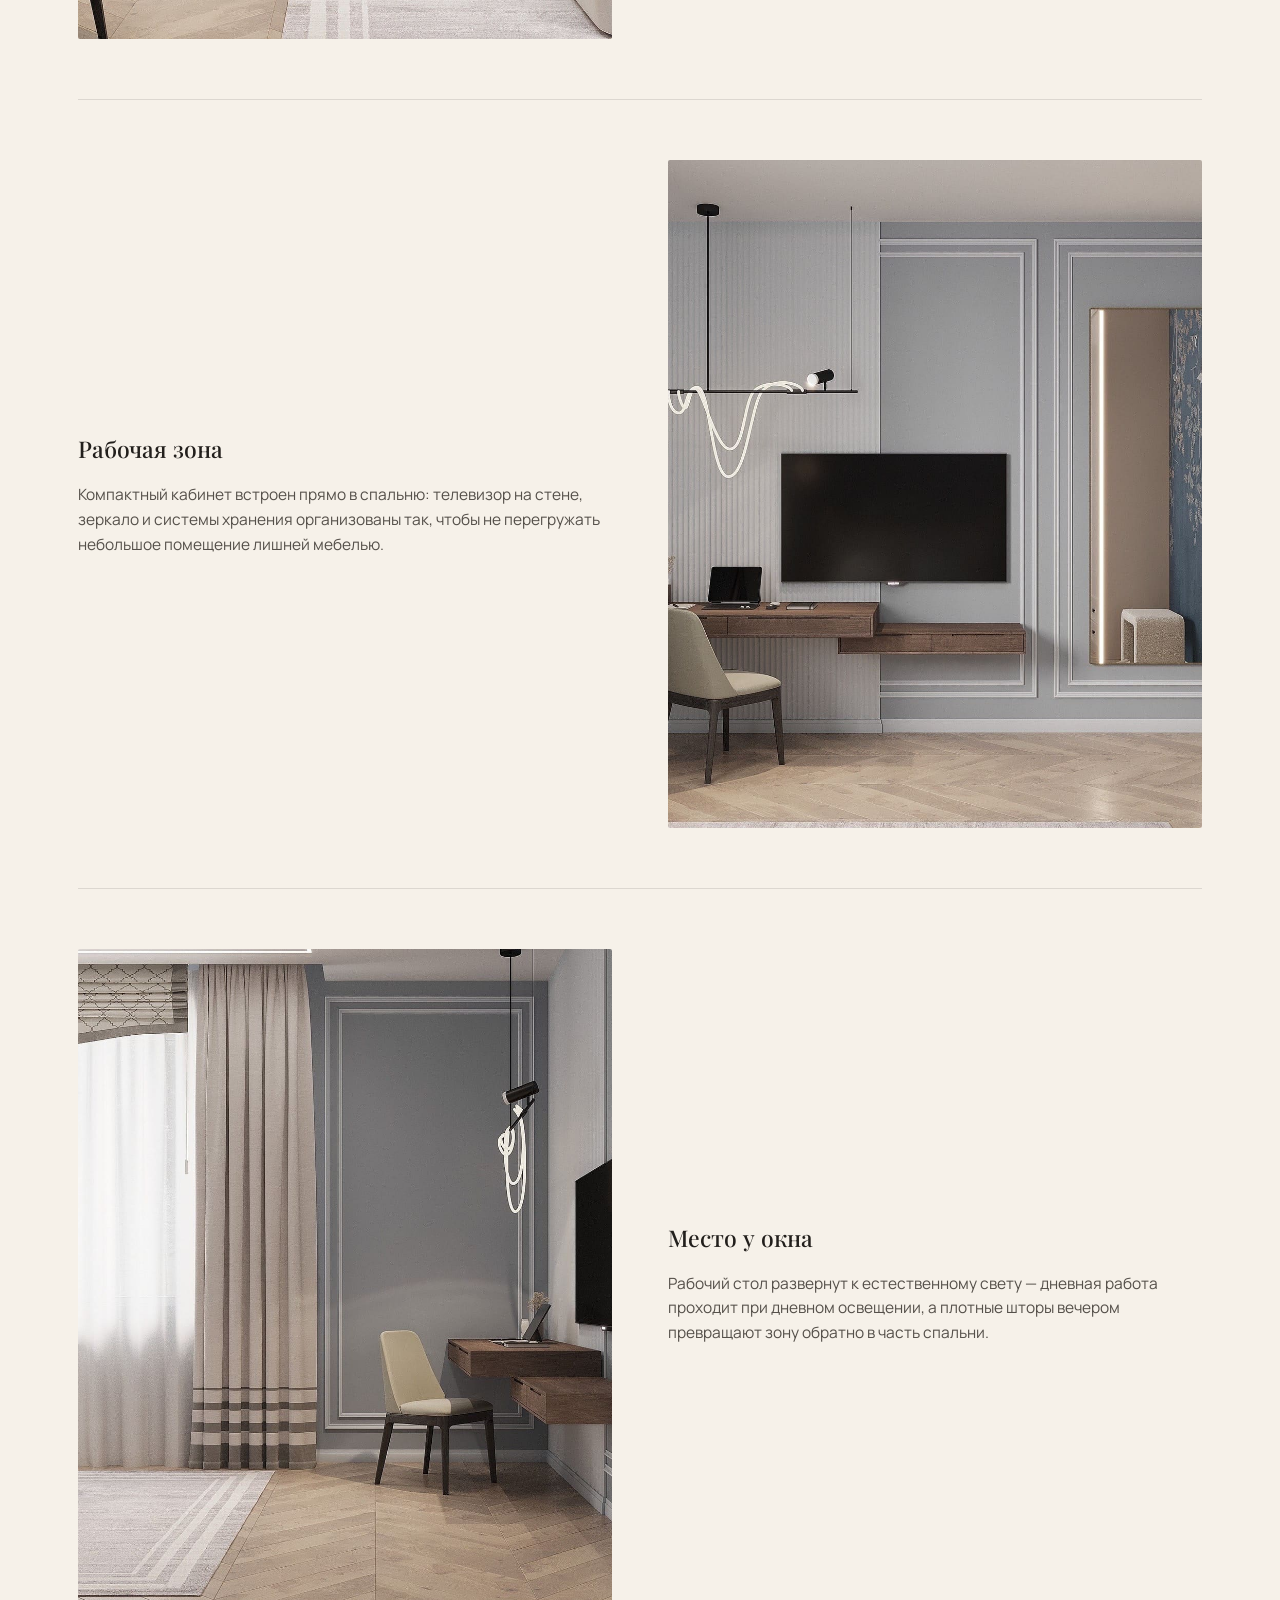
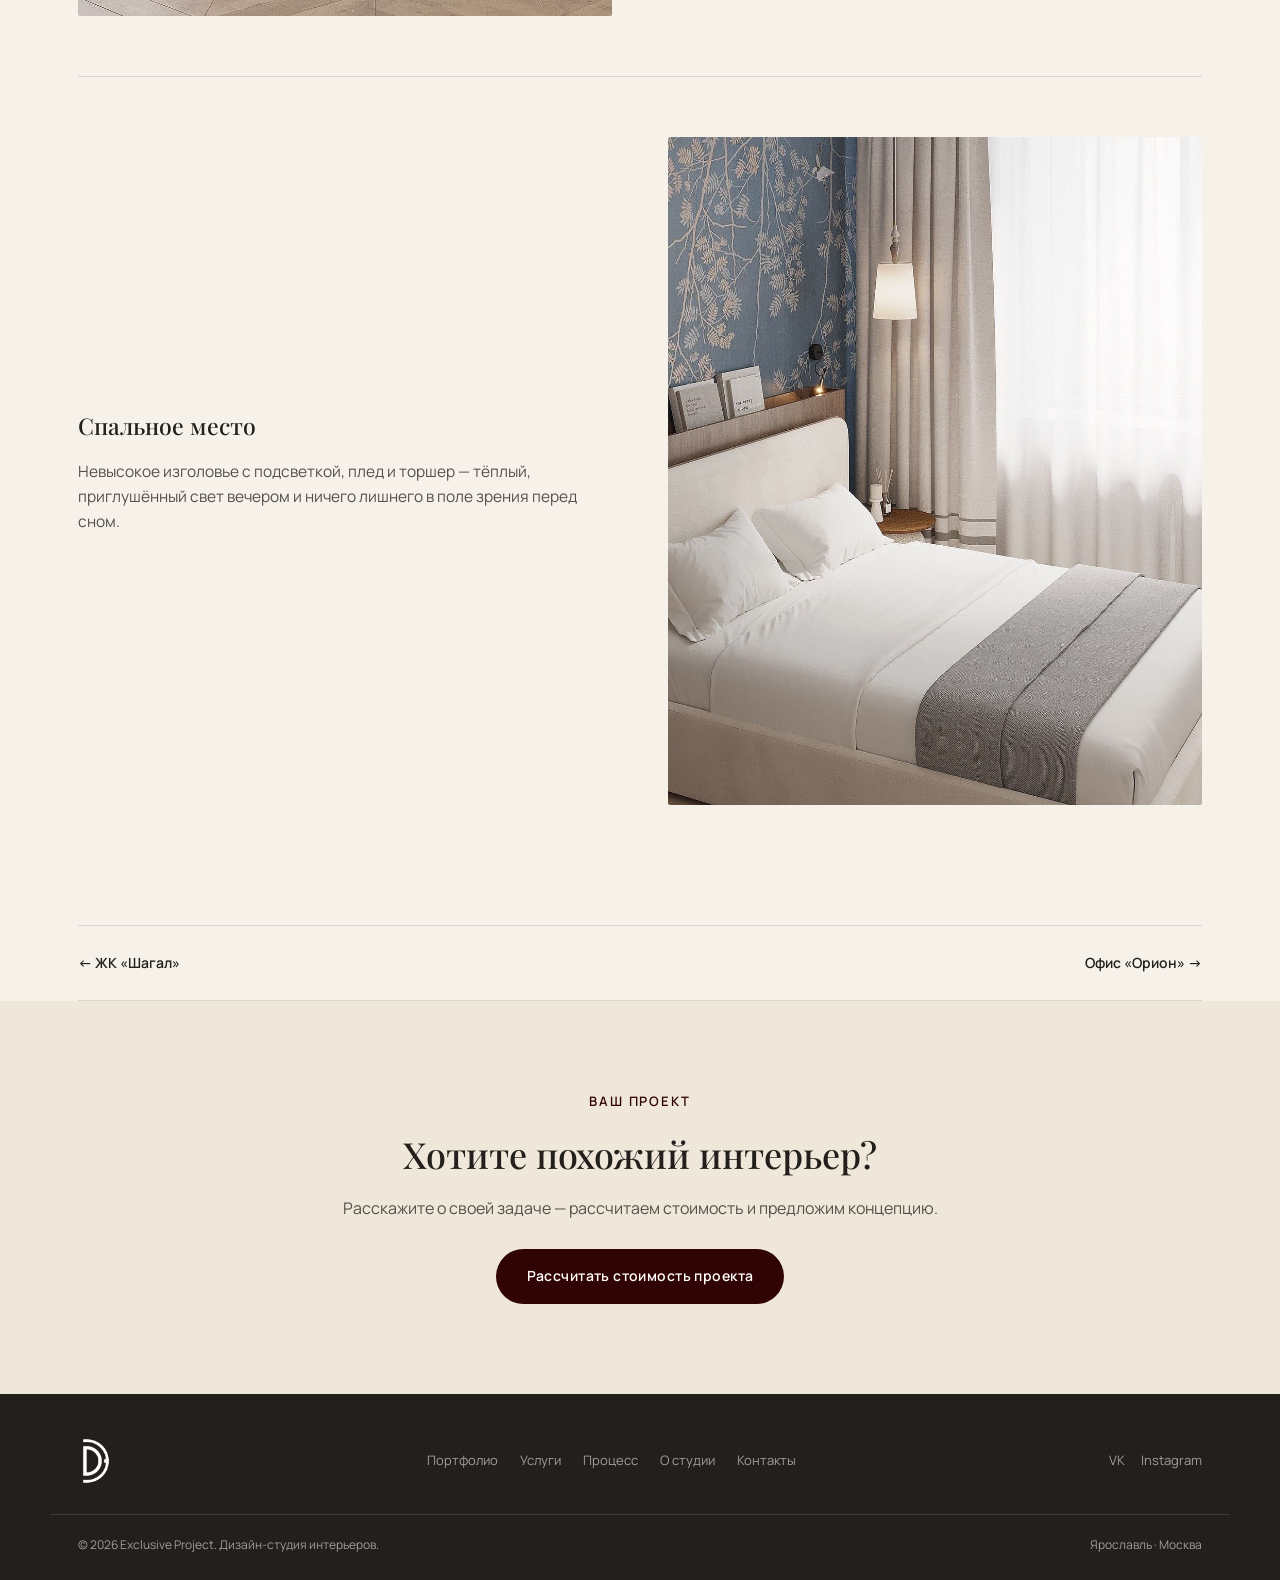
==== commit 7930ce6f: "Rename nav link "Проекты" to "Портфолио" Updated the header and footer nav label on all 8 pages to m" ====
--- a/kormilitsino.html
+++ b/kormilitsino.html
@@ -22,7 +22,7 @@
     </a>
 
     <nav class="main-nav" id="mainNav">
-      <a href="portfolio.html">Проекты</a>
+      <a href="portfolio.html">Портфолио</a>
       <a href="index.html#services">Услуги</a>
       <a href="index.html#process">Процесс</a>
       <a href="index.html#calculator">Расчёт стоимости</a>
@@ -173,7 +173,7 @@
     </a>
 
     <nav class="footer-nav">
-      <a href="portfolio.html">Проекты</a>
+      <a href="portfolio.html">Портфолио</a>
       <a href="index.html#services">Услуги</a>
       <a href="index.html#process">Процесс</a>
       <a href="index.html#about">О студии</a>
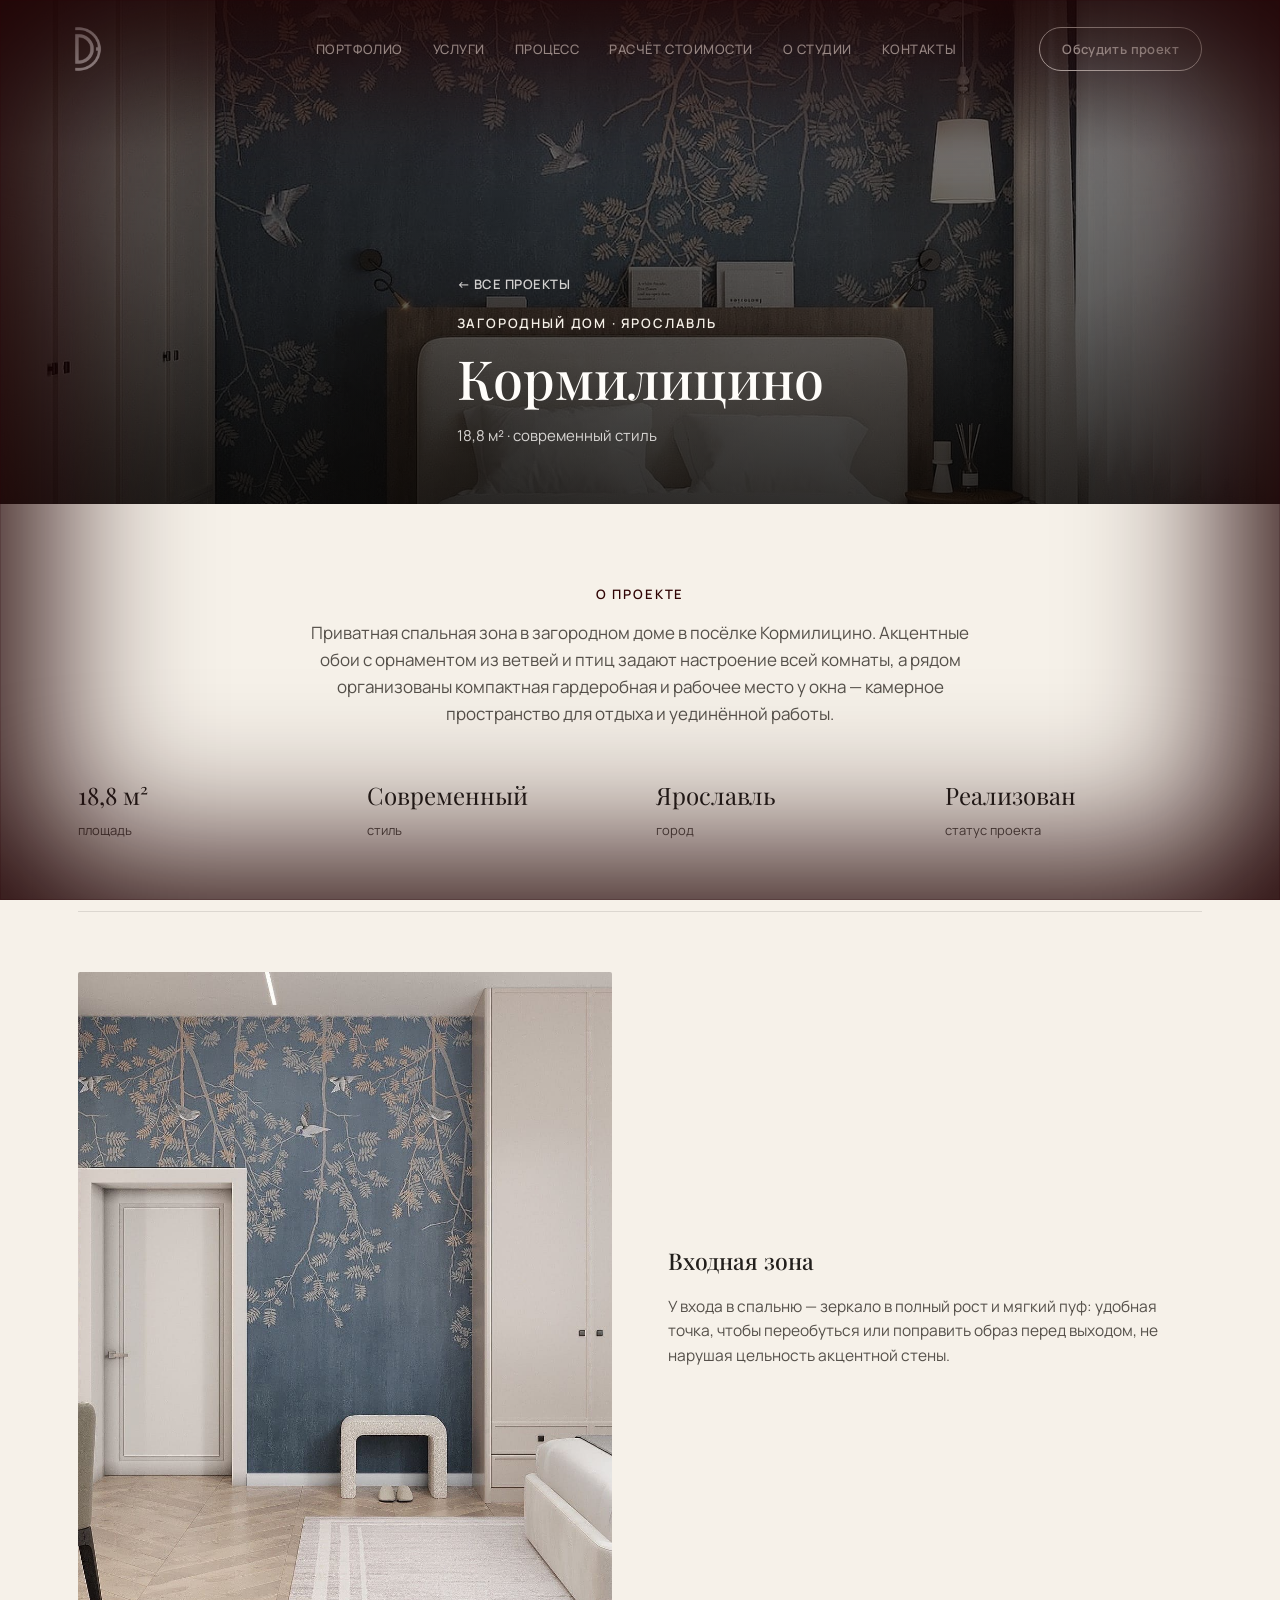
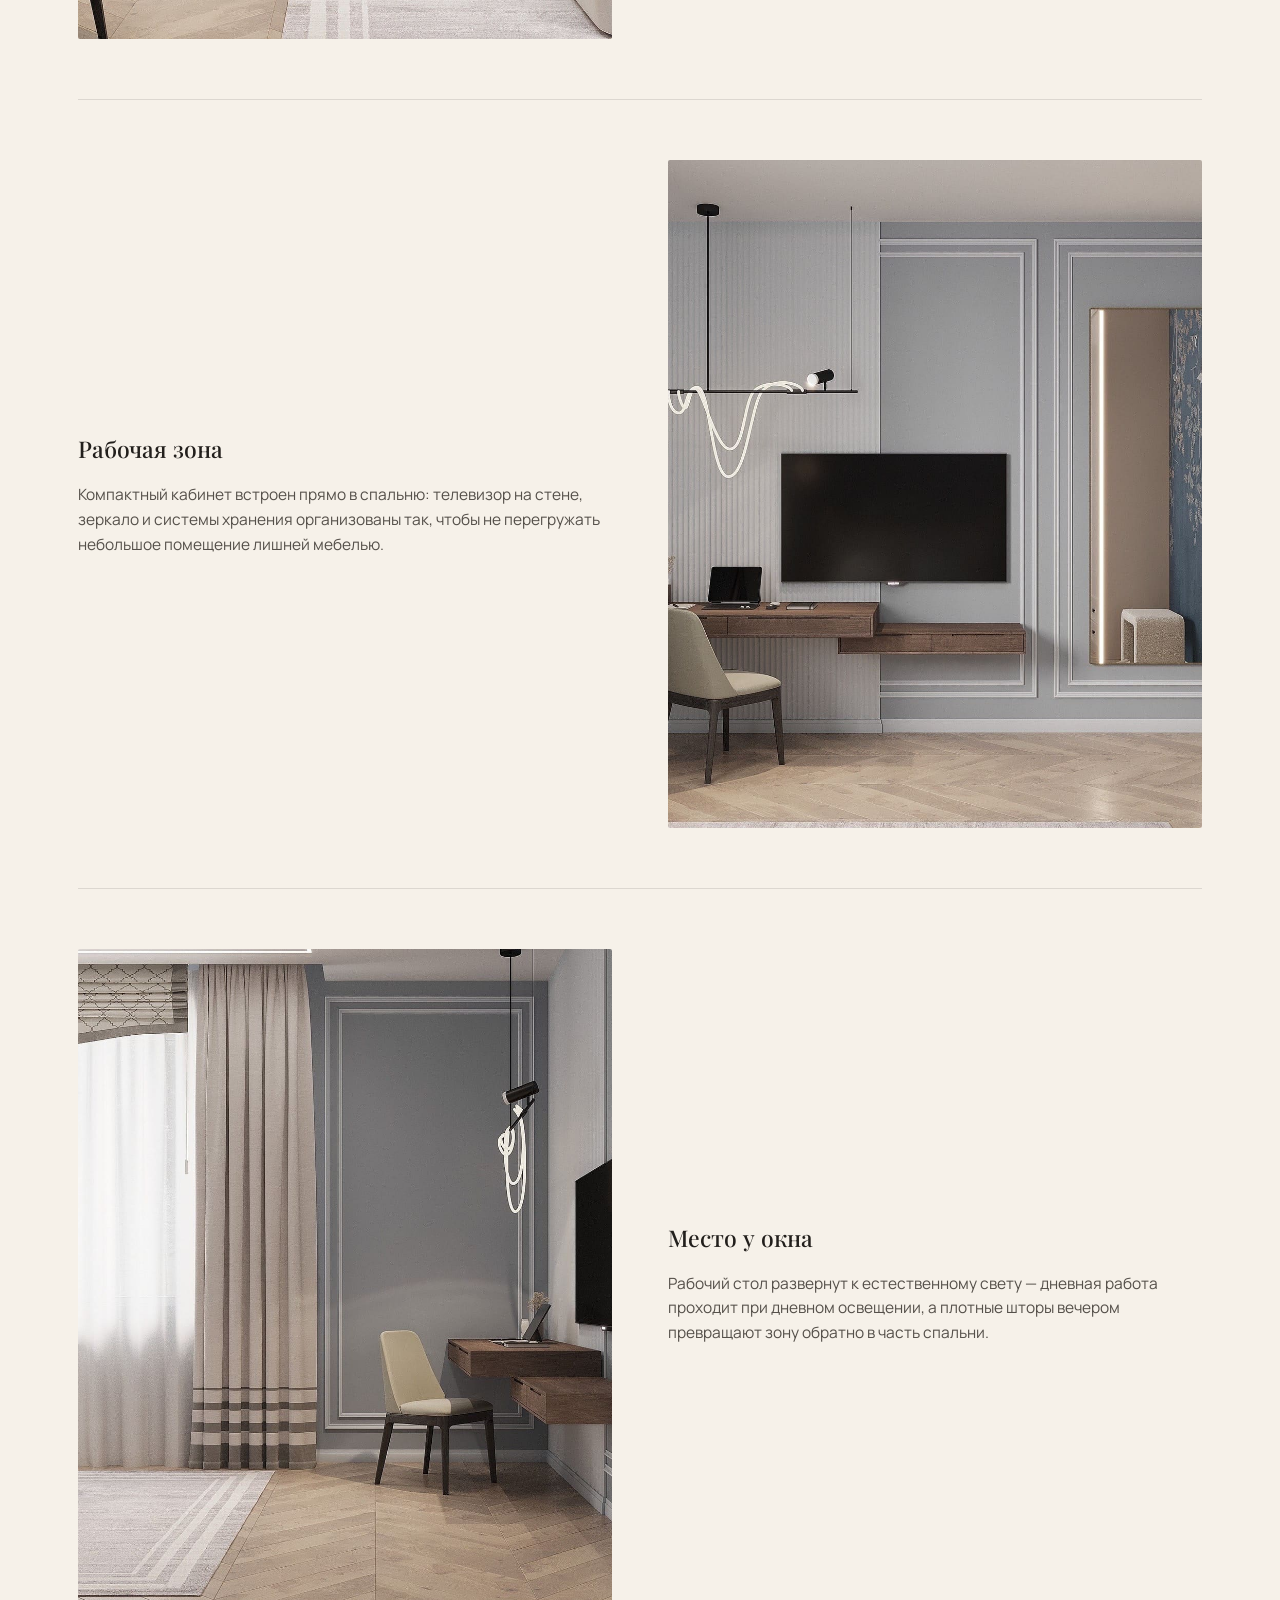
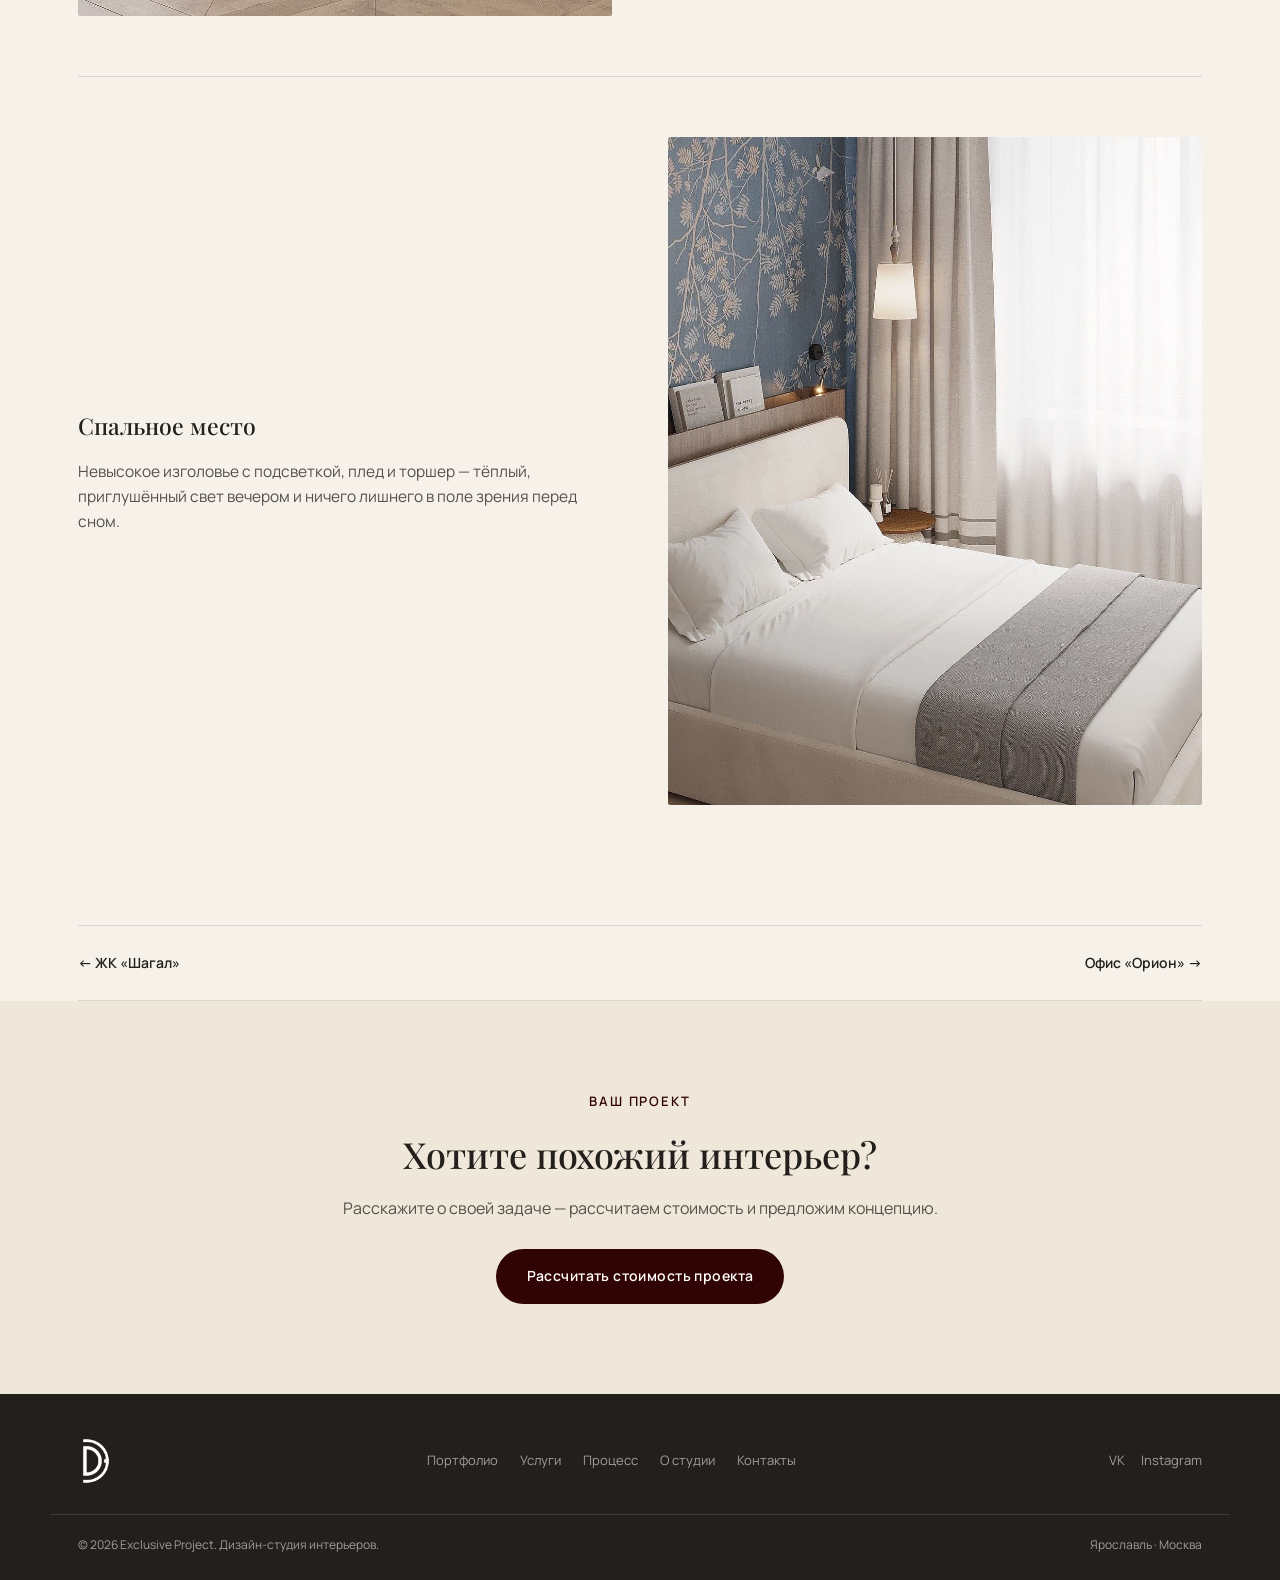
==== commit 8fbe4bbc: "Turn room-block vignette into a page-wide fixed frame Replaced the per-block vignette with one fixed" ====
--- a/kormilitsino.html
+++ b/kormilitsino.html
@@ -12,7 +12,7 @@
 <link href="https://fonts.googleapis.com/css2?family=Playfair+Display:ital,wght@0,400;0,500;0,600;0,700;1,400;1,500&family=Manrope:wght@400;500;600;700&display=swap" rel="stylesheet">
 <link rel="stylesheet" href="css/style.css">
 </head>
-<body>
+<body class="subpage">
 
 <!-- ============================= HEADER ============================= -->
 <header class="site-header" id="siteHeader">
--- a/css/style.css
+++ b/css/style.css
@@ -42,6 +42,14 @@
   font-size: 16px;
   line-height: 1.6;
   -webkit-font-smoothing: antialiased;
+}
+body.subpage::after{
+  content:"";
+  position: fixed;
+  inset: 0;
+  z-index: 999;
+  pointer-events: none;
+  box-shadow: inset 0 0 0 1px rgba(48,4,5,0.2), inset 0 0 160px 40px var(--clay-deep);
 }
 img{ max-width:100%; display:block; }
 a{ color:inherit; text-decoration:none; }
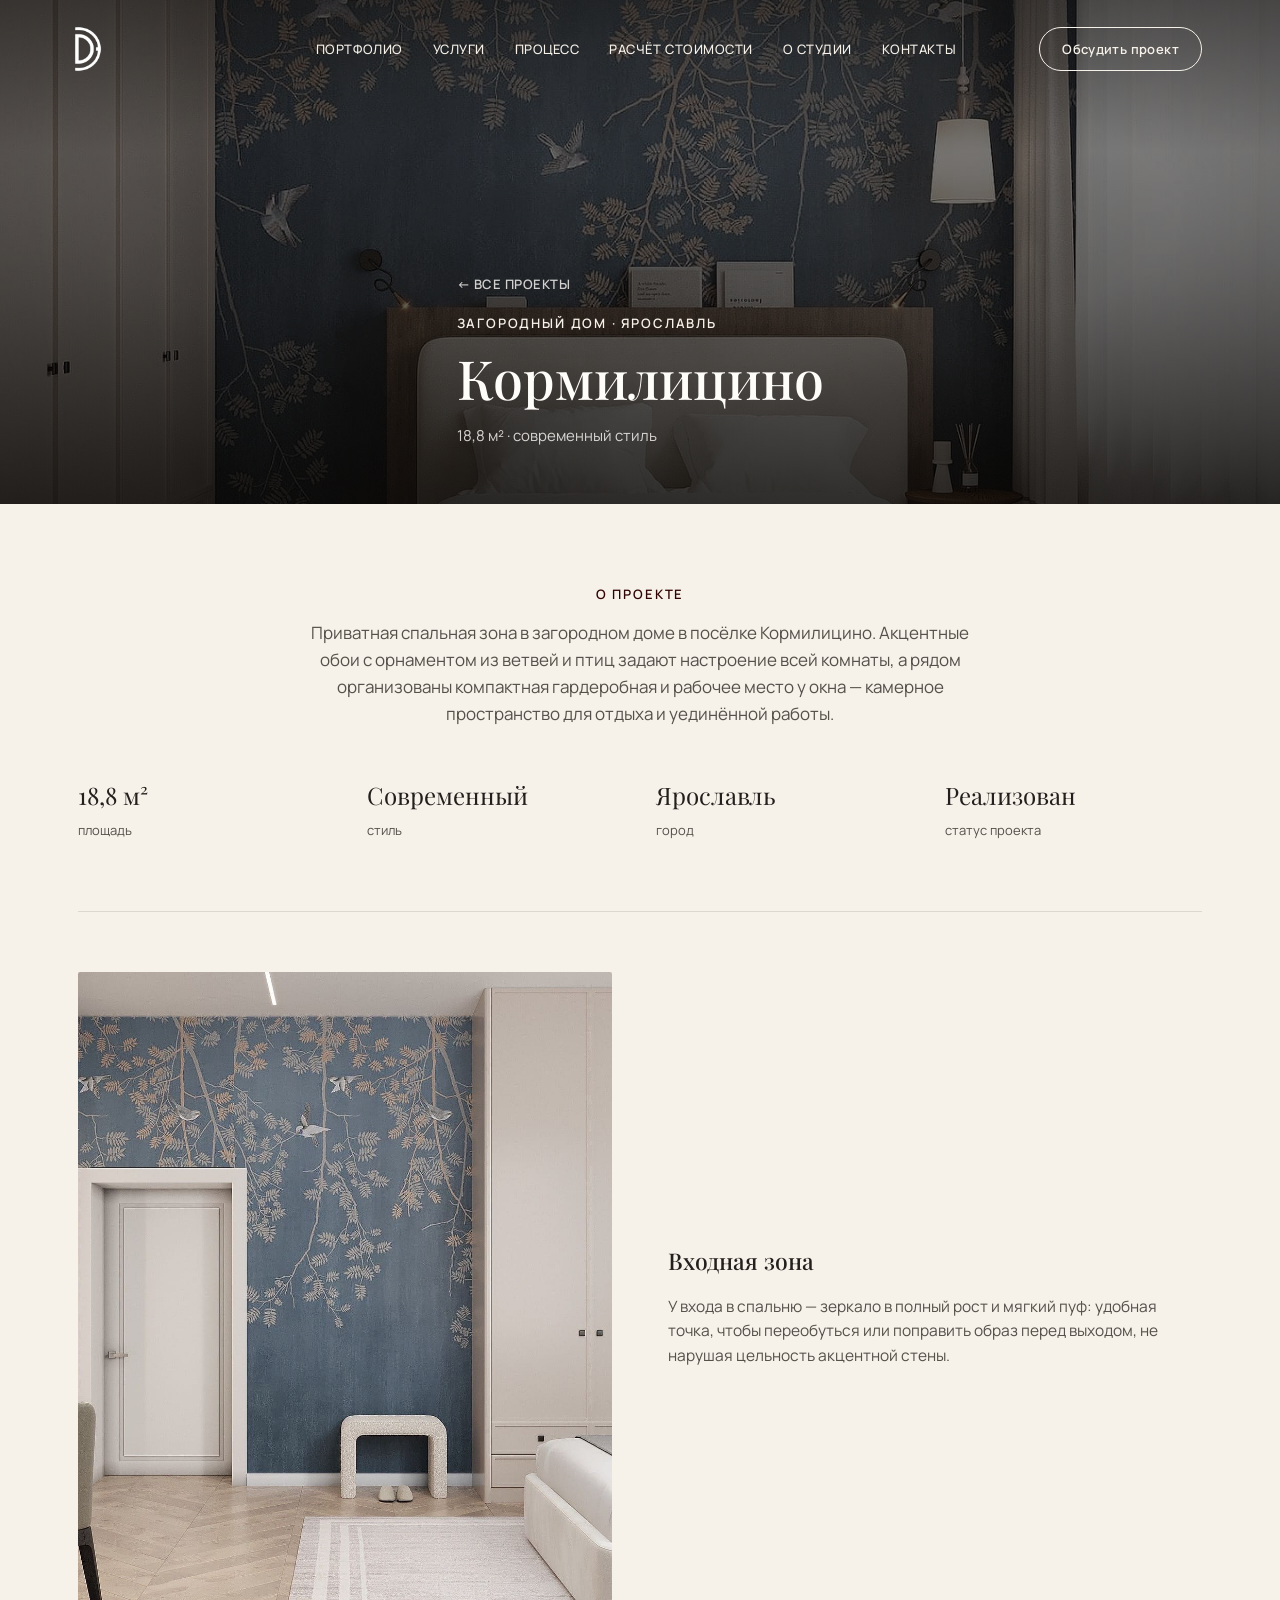
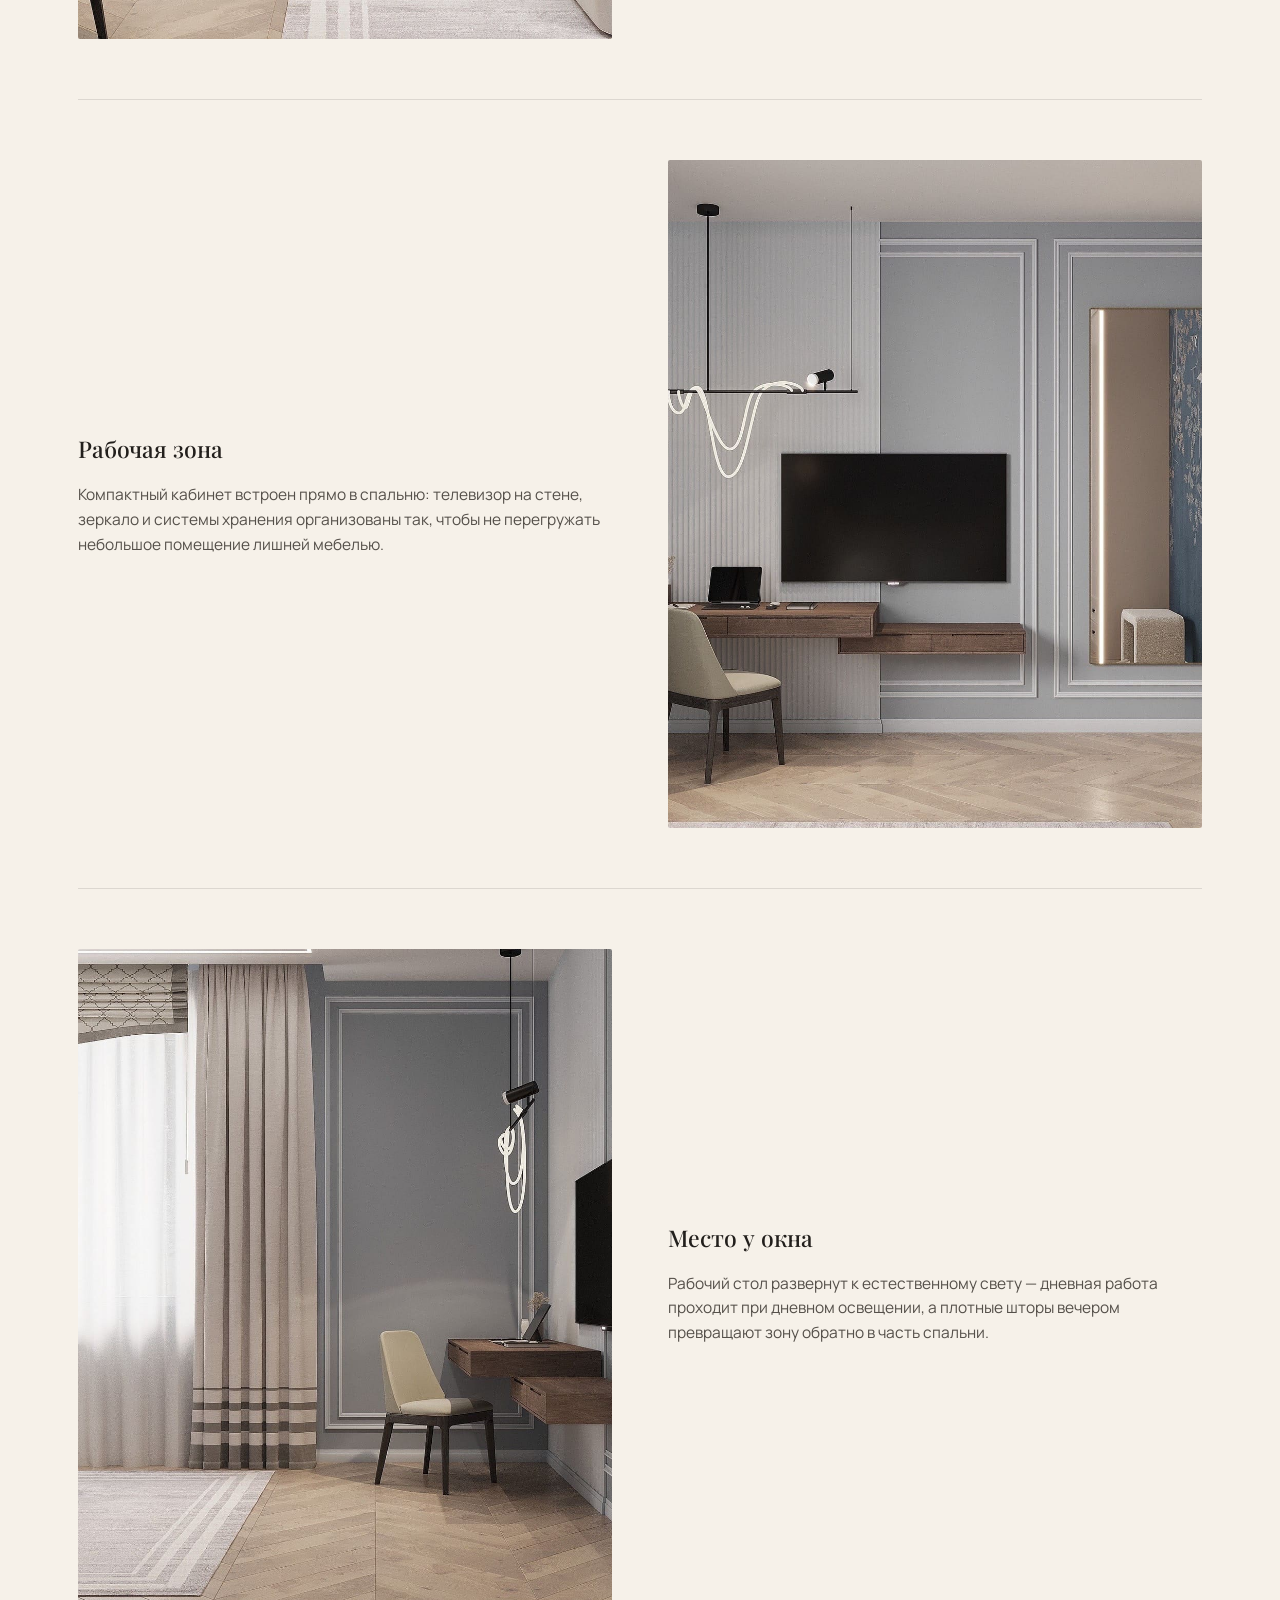
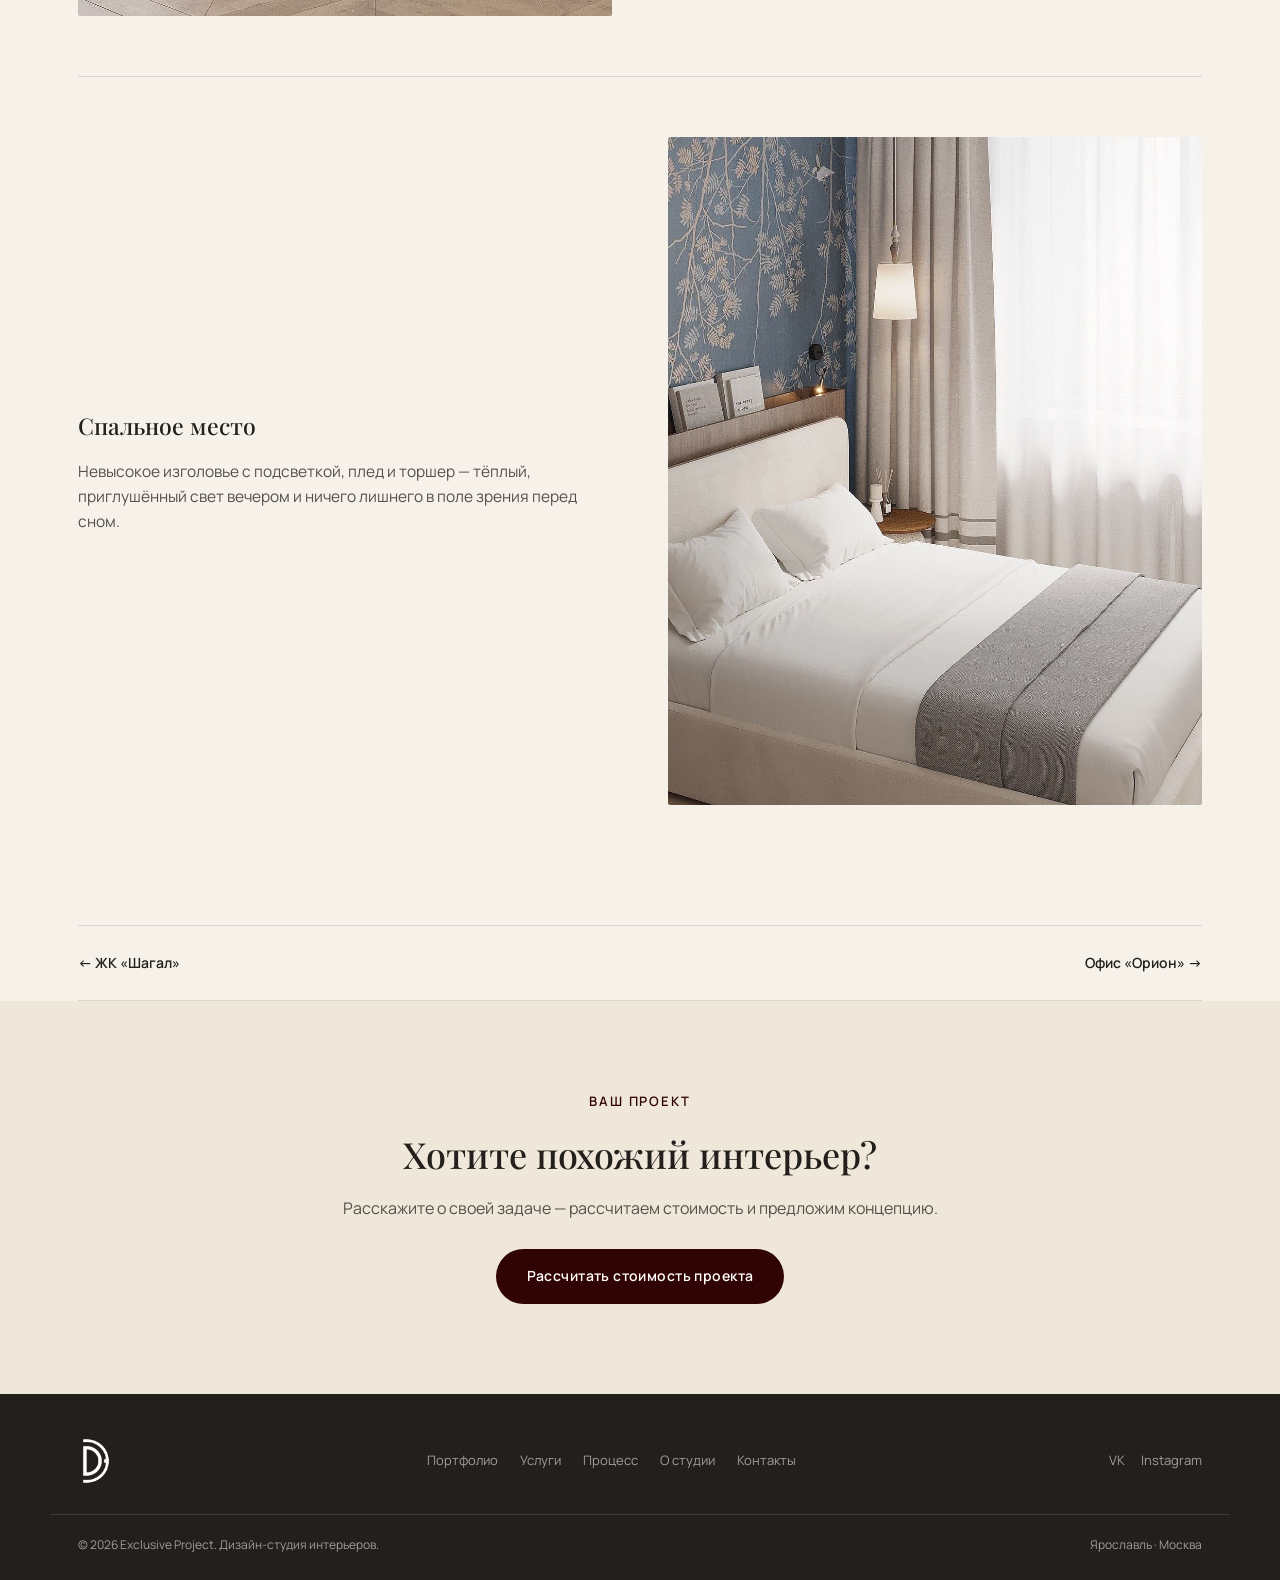
==== commit f6329813: "Revert "Turn room-block vignette into a page-wide fixed frame" This reverts commit 8fbe4bbc7437f9e59" ====
--- a/kormilitsino.html
+++ b/kormilitsino.html
@@ -12,7 +12,7 @@
 <link href="https://fonts.googleapis.com/css2?family=Playfair+Display:ital,wght@0,400;0,500;0,600;0,700;1,400;1,500&family=Manrope:wght@400;500;600;700&display=swap" rel="stylesheet">
 <link rel="stylesheet" href="css/style.css">
 </head>
-<body class="subpage">
+<body>
 
 <!-- ============================= HEADER ============================= -->
 <header class="site-header" id="siteHeader">
--- a/css/style.css
+++ b/css/style.css
@@ -42,14 +42,6 @@
   font-size: 16px;
   line-height: 1.6;
   -webkit-font-smoothing: antialiased;
-}
-body.subpage::after{
-  content:"";
-  position: fixed;
-  inset: 0;
-  z-index: 999;
-  pointer-events: none;
-  box-shadow: inset 0 0 0 1px rgba(48,4,5,0.2), inset 0 0 160px 40px var(--clay-deep);
 }
 img{ max-width:100%; display:block; }
 a{ color:inherit; text-decoration:none; }
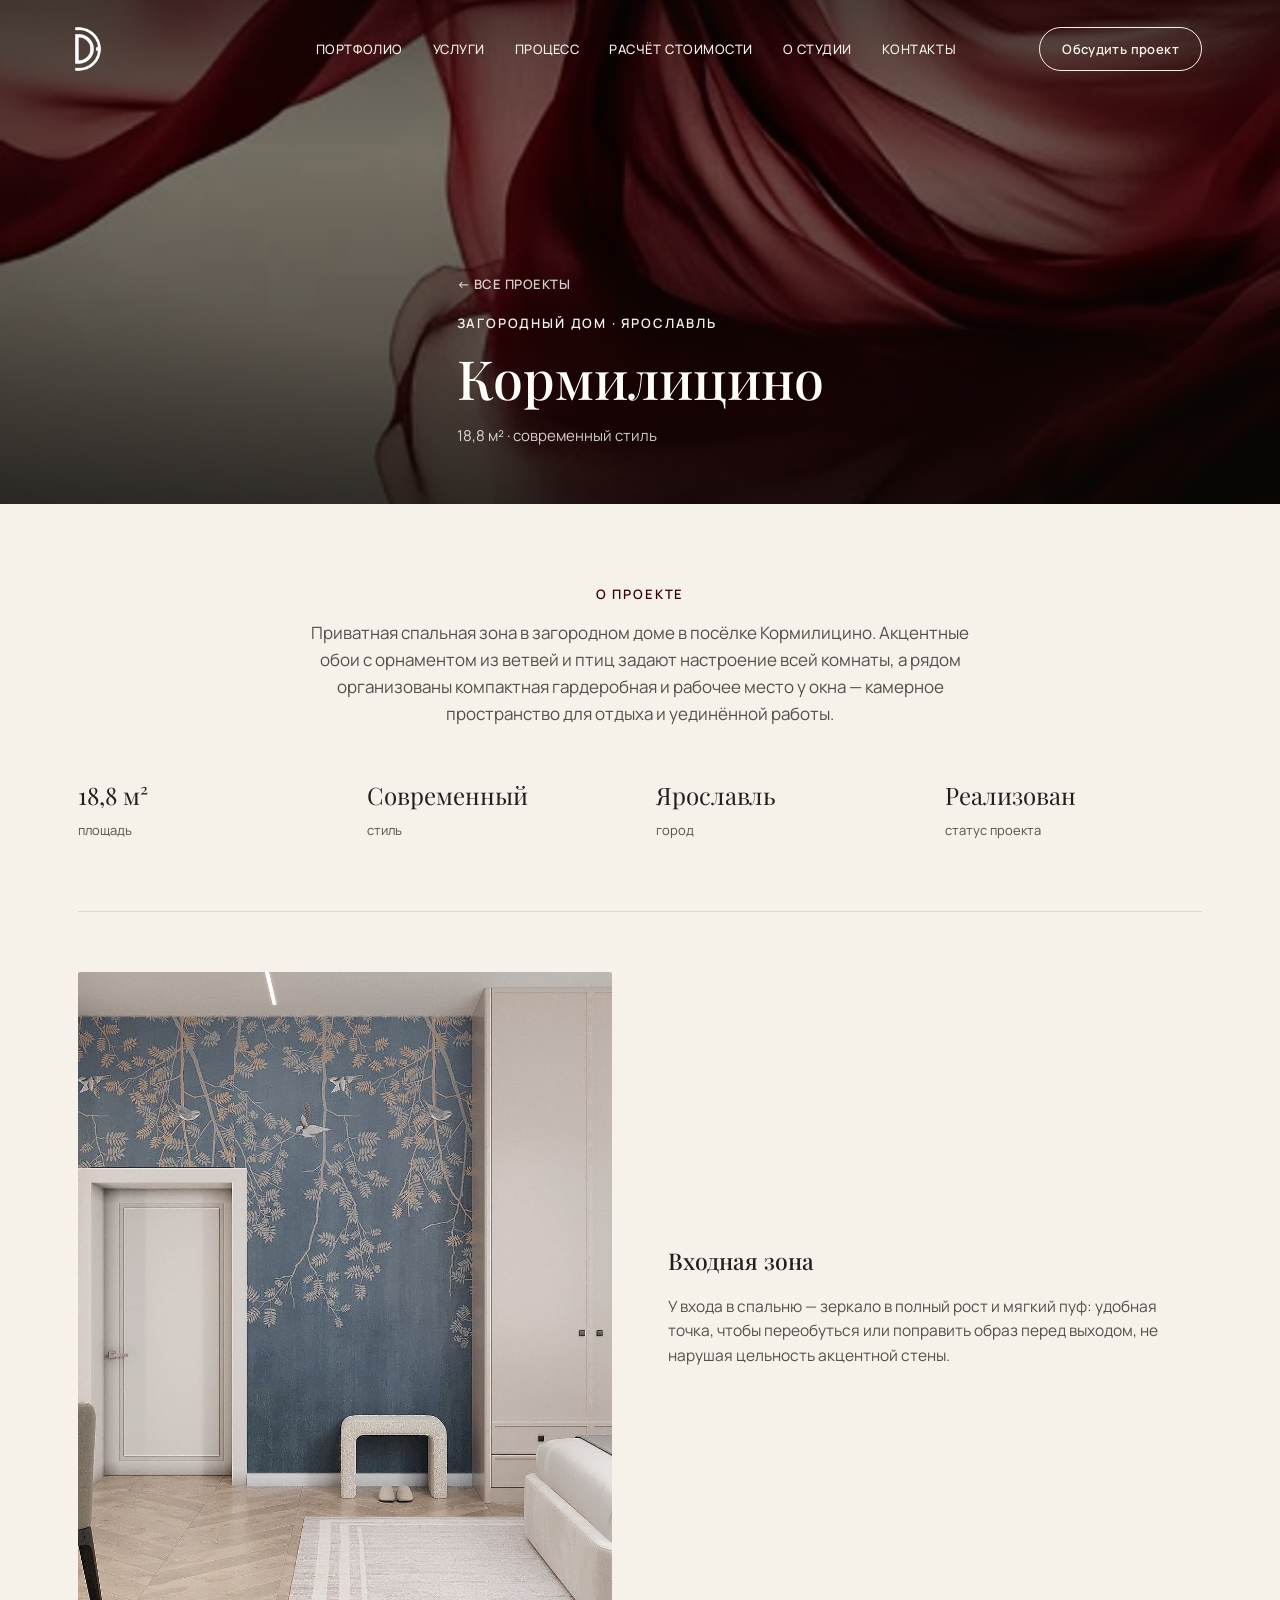
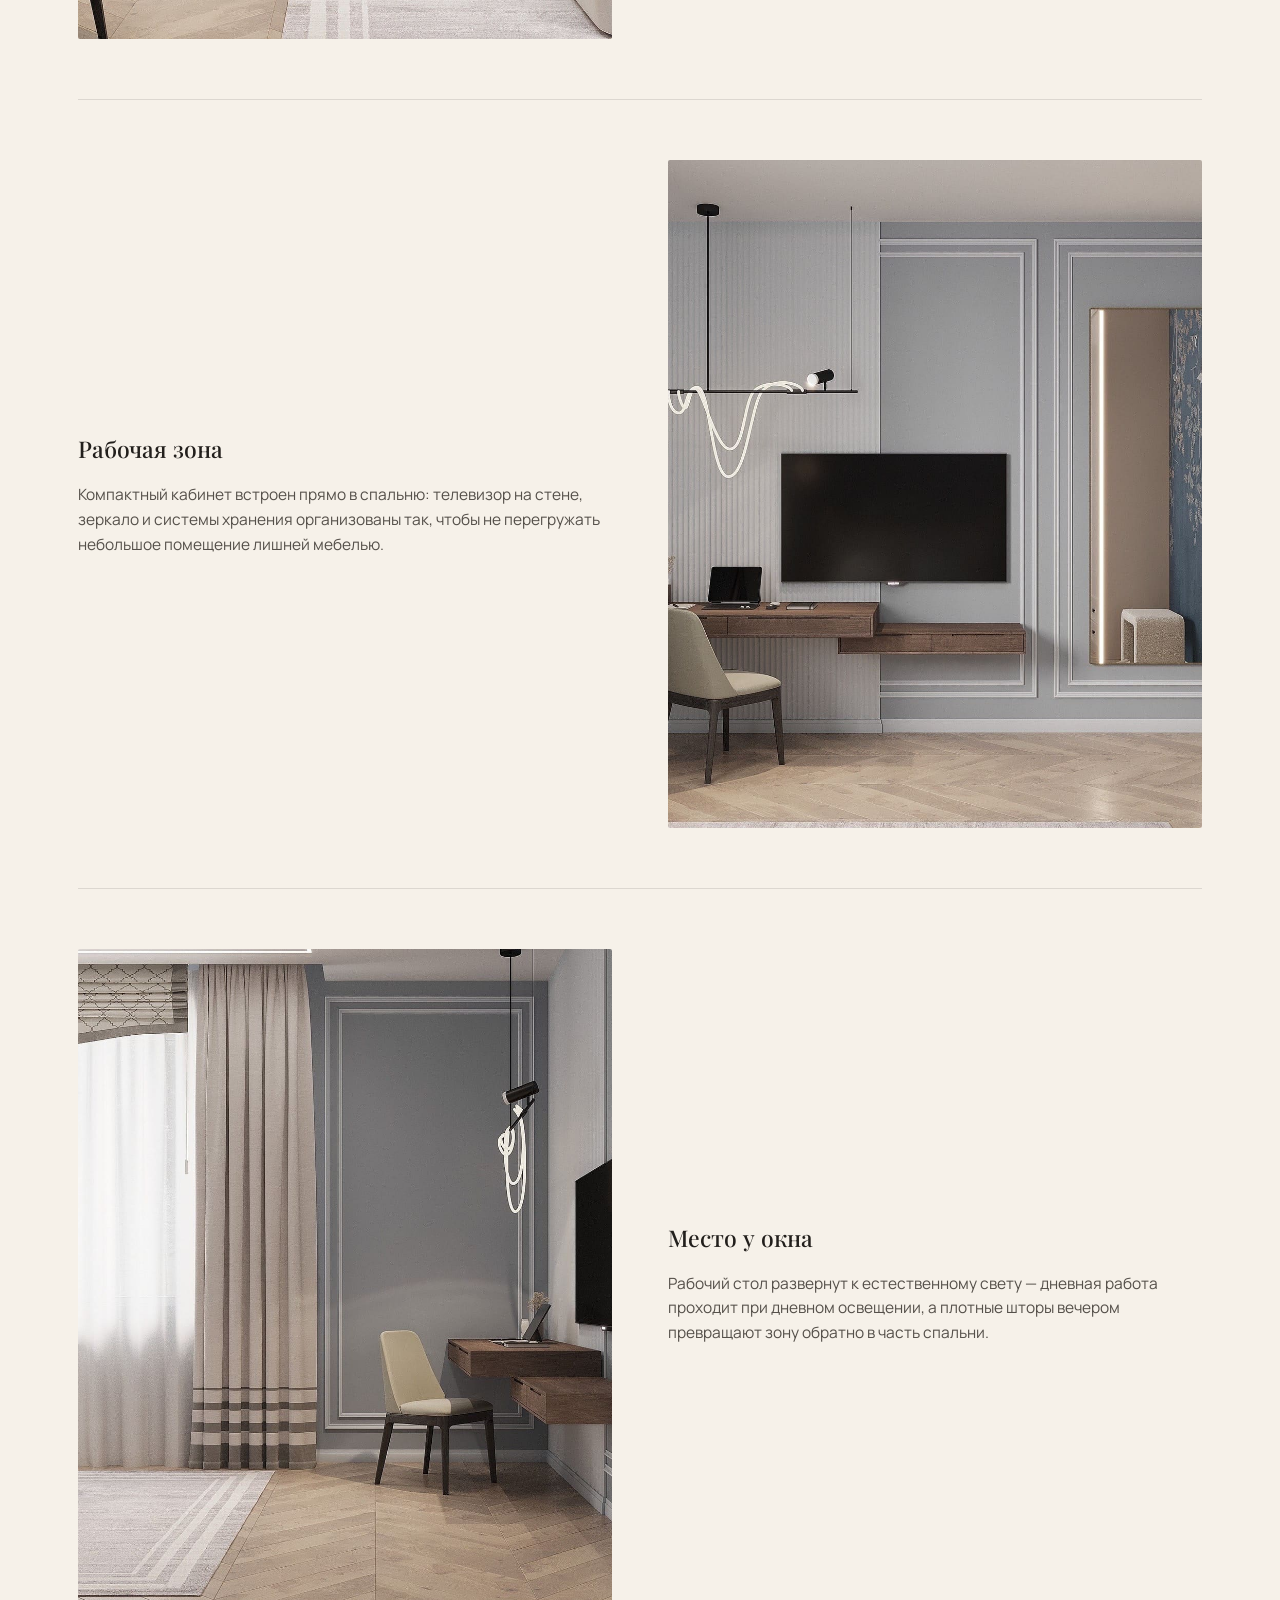
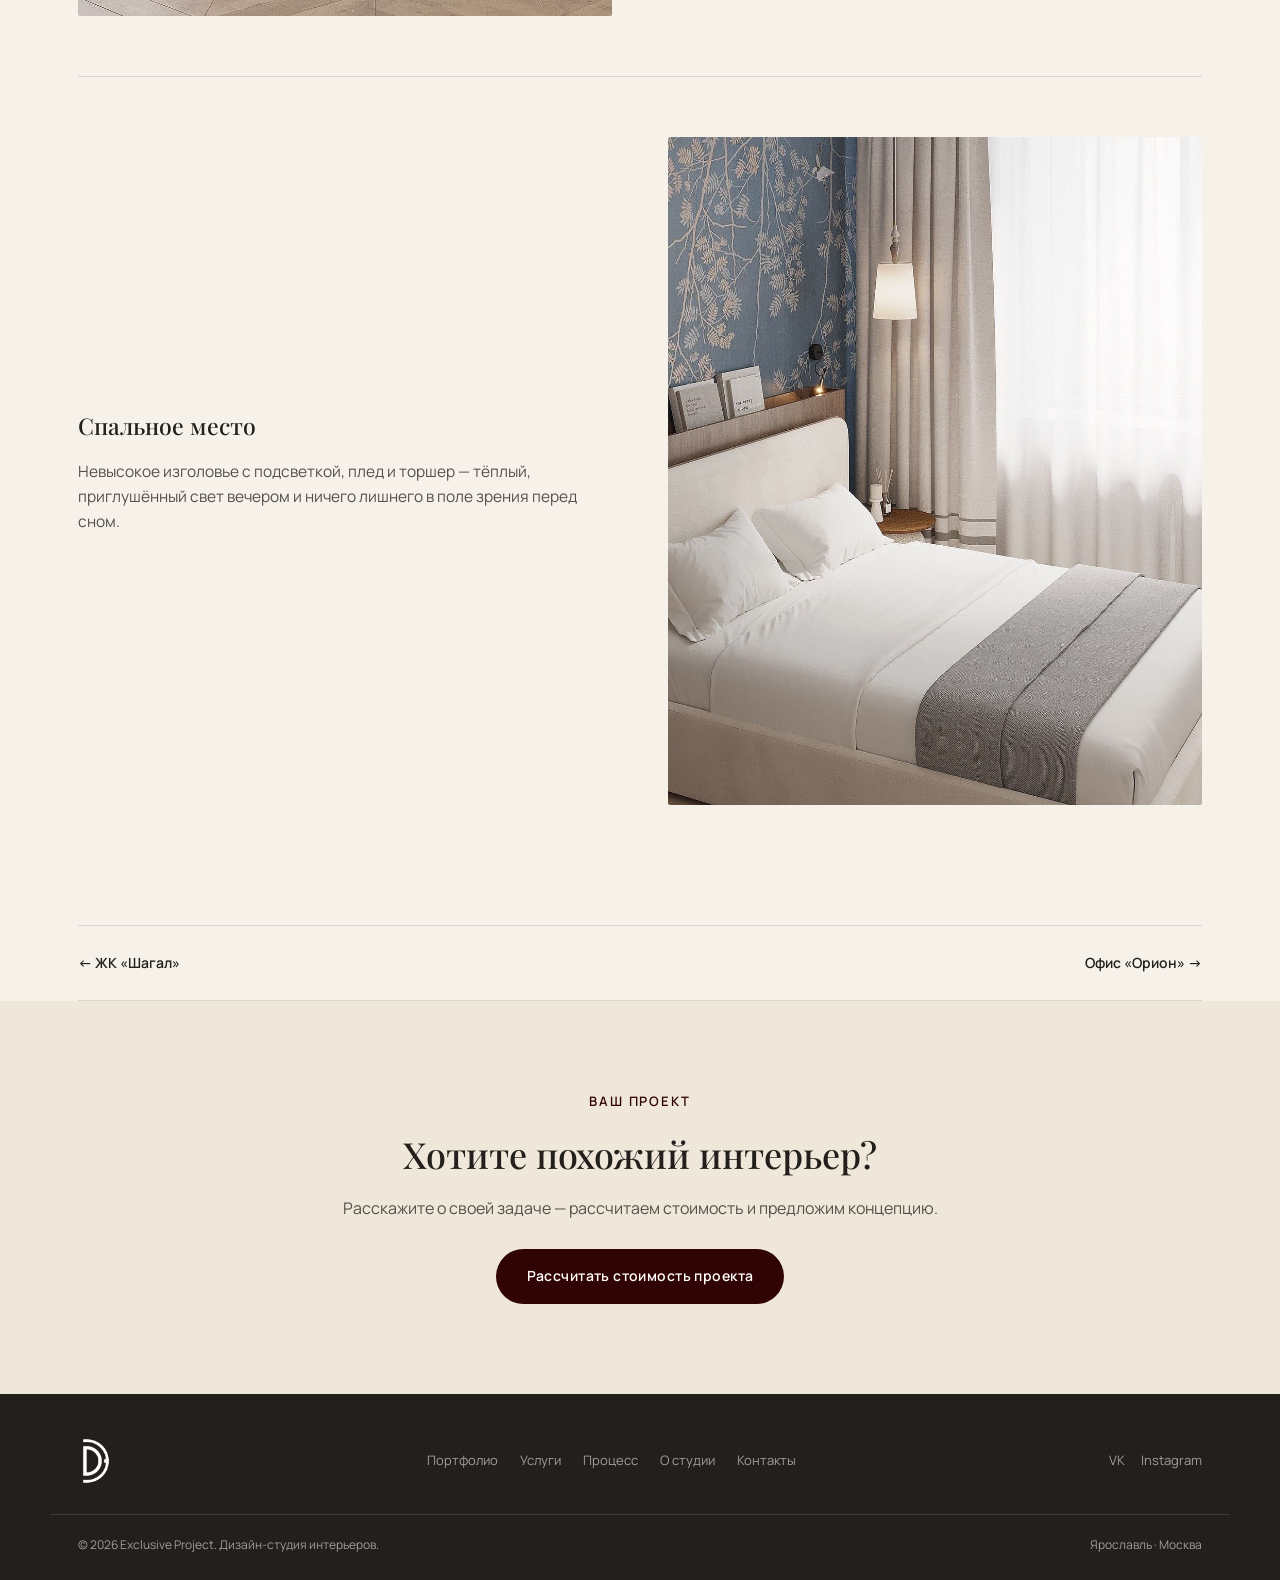
==== commit f7675f48: "Use brand fabric graphic as project page hero background Replaced each project page's hero photo wit" ====
--- a/kormilitsino.html
+++ b/kormilitsino.html
@@ -45,7 +45,7 @@
   <!-- ============================= PAGE HERO ============================= -->
   <section class="page-hero">
     <div class="hero-media">
-      <img class="hero-media-img" src="assets/images/portfolio/kormilitsino-0.jpg" alt="Кормилицино — спальня с синими обоями">
+      <img class="hero-media-img" src="assets/images/misc/fabric-accent.jpg" alt="Exclusive Project">
     </div>
     <div class="hero-vignette"></div>
     <div class="hero-scrim"></div>
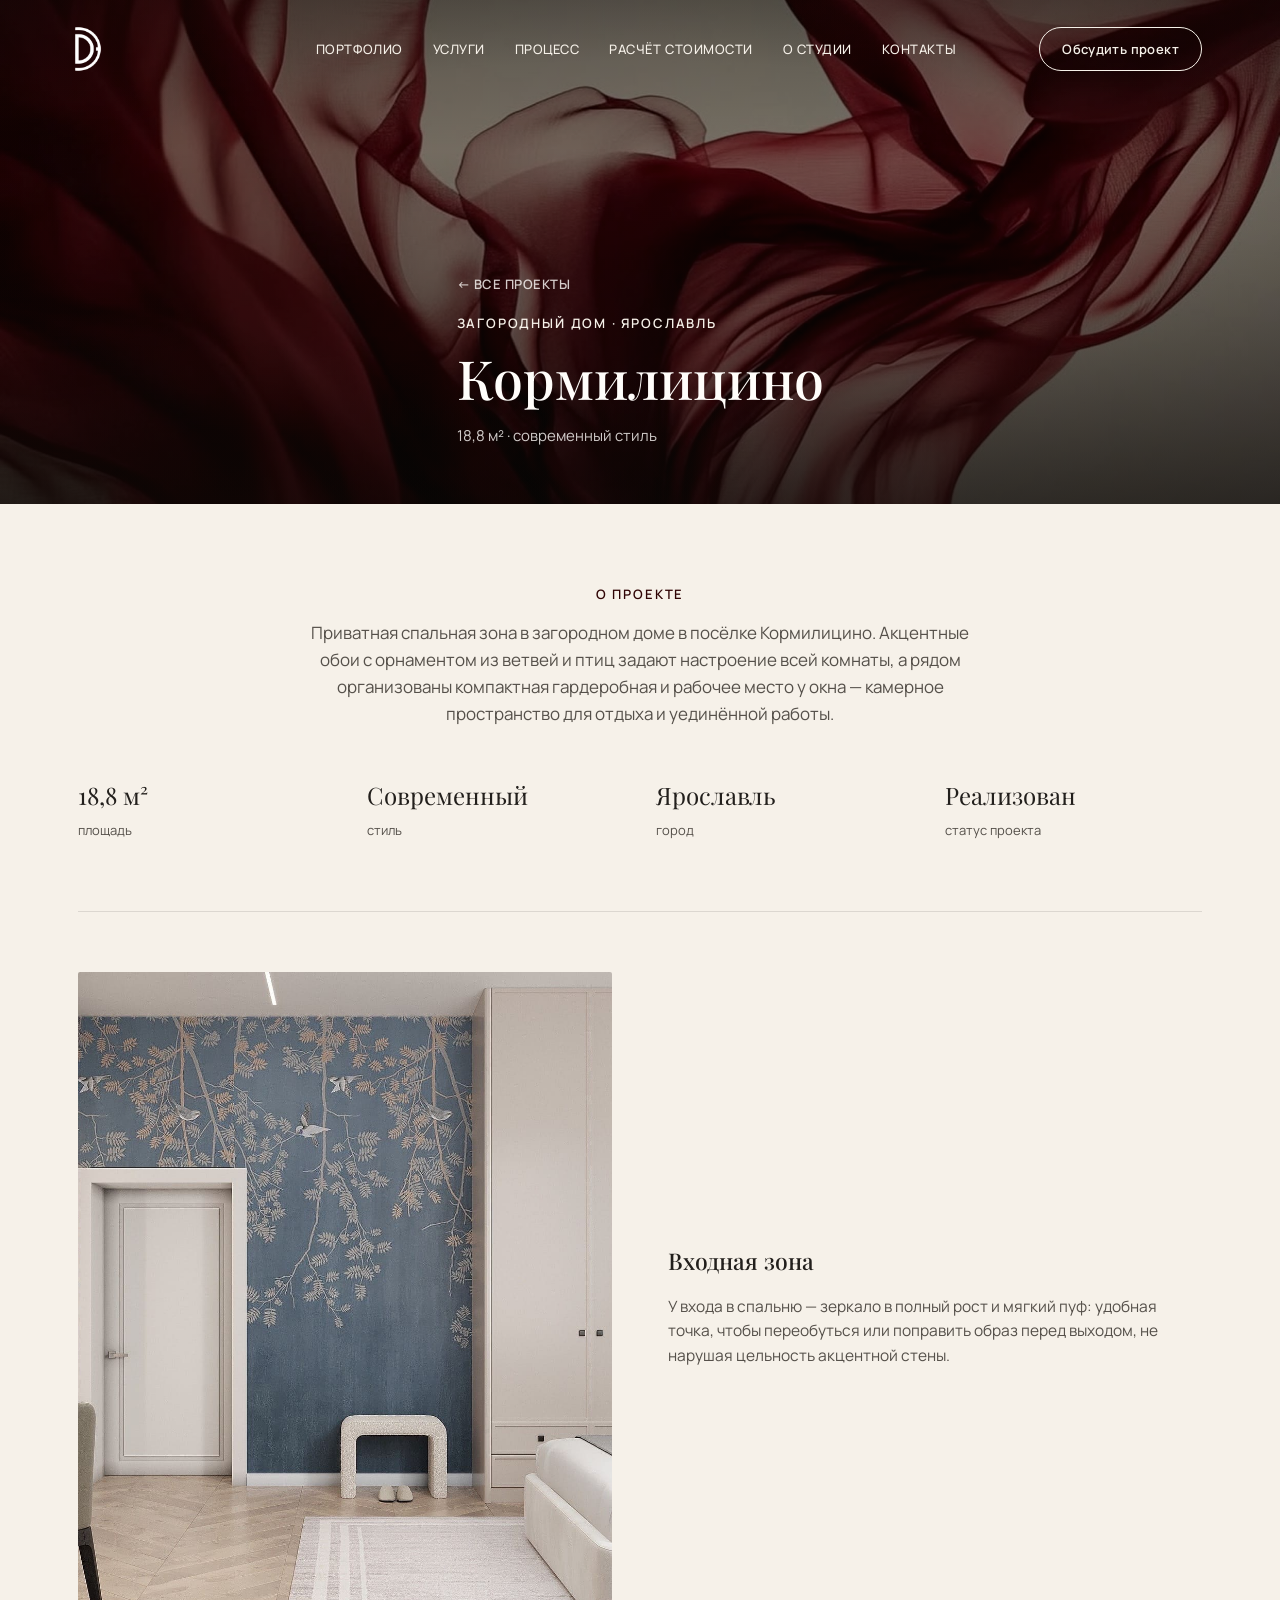
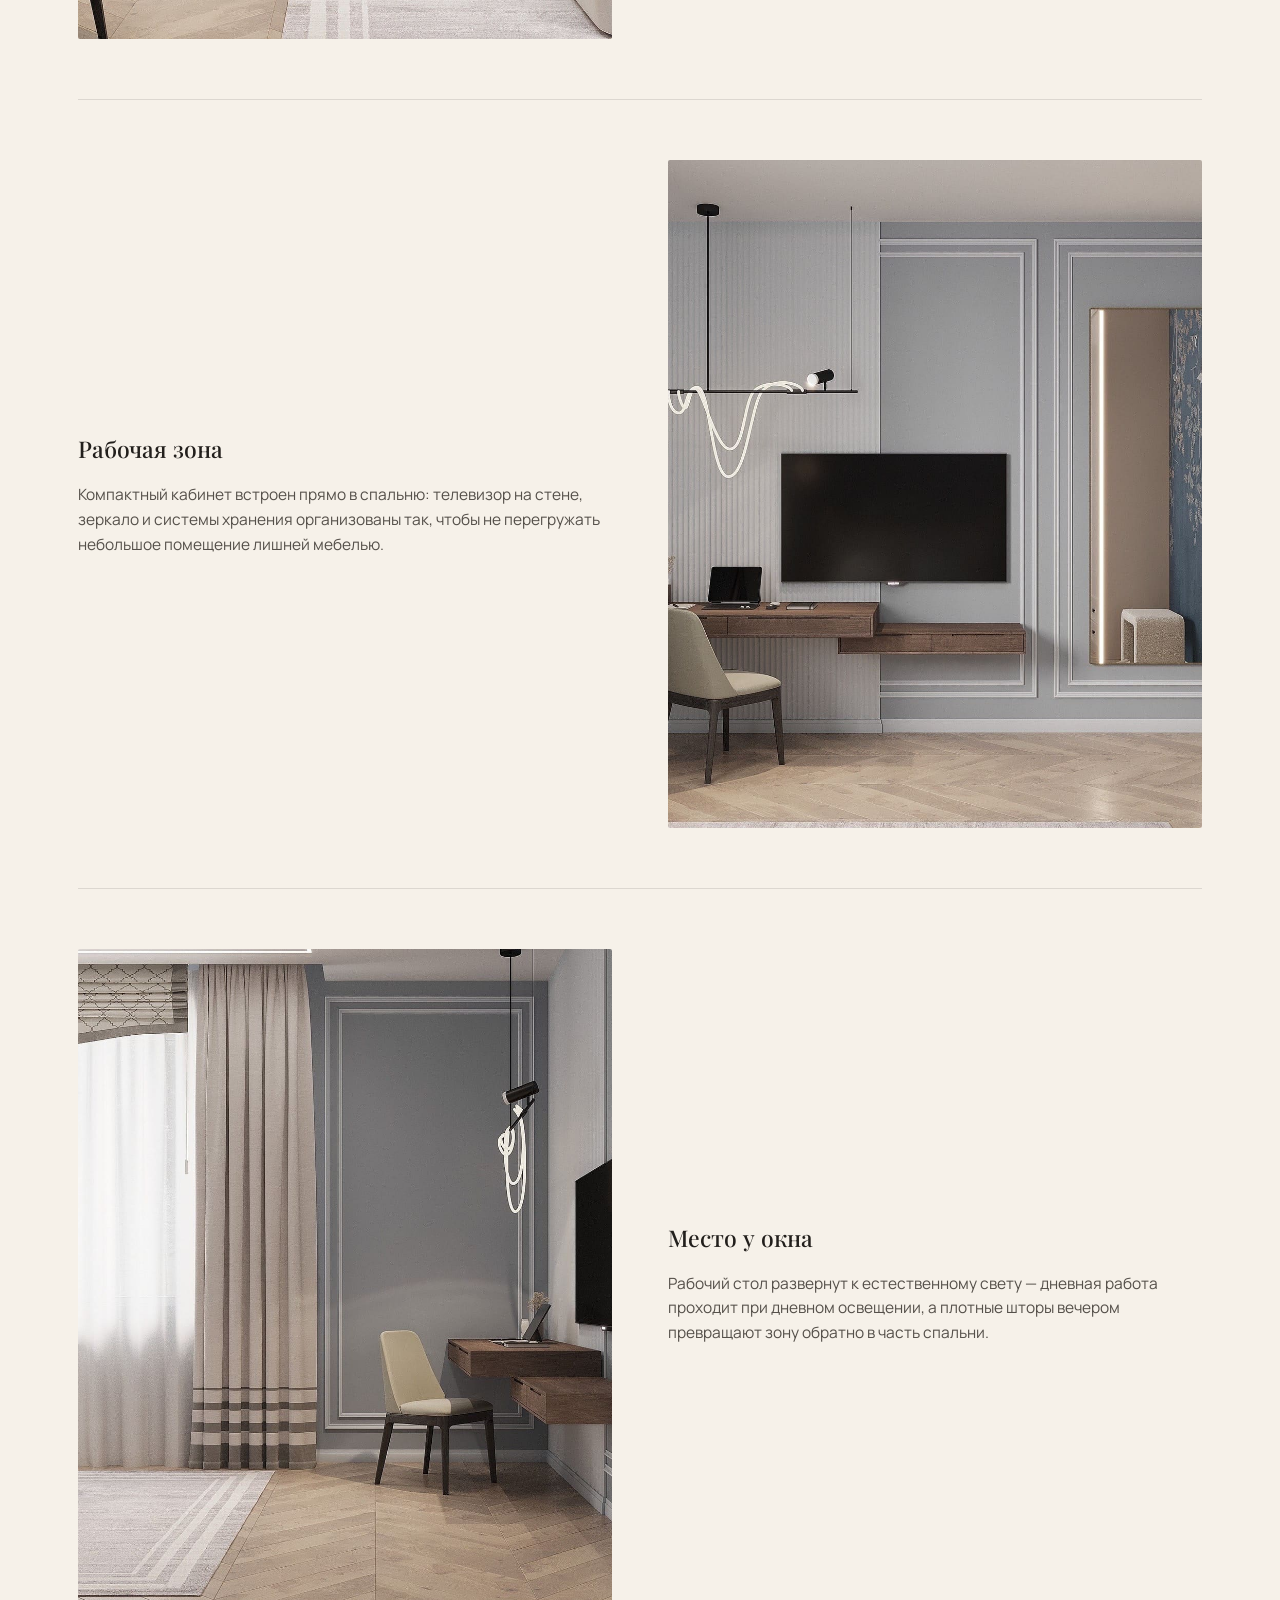
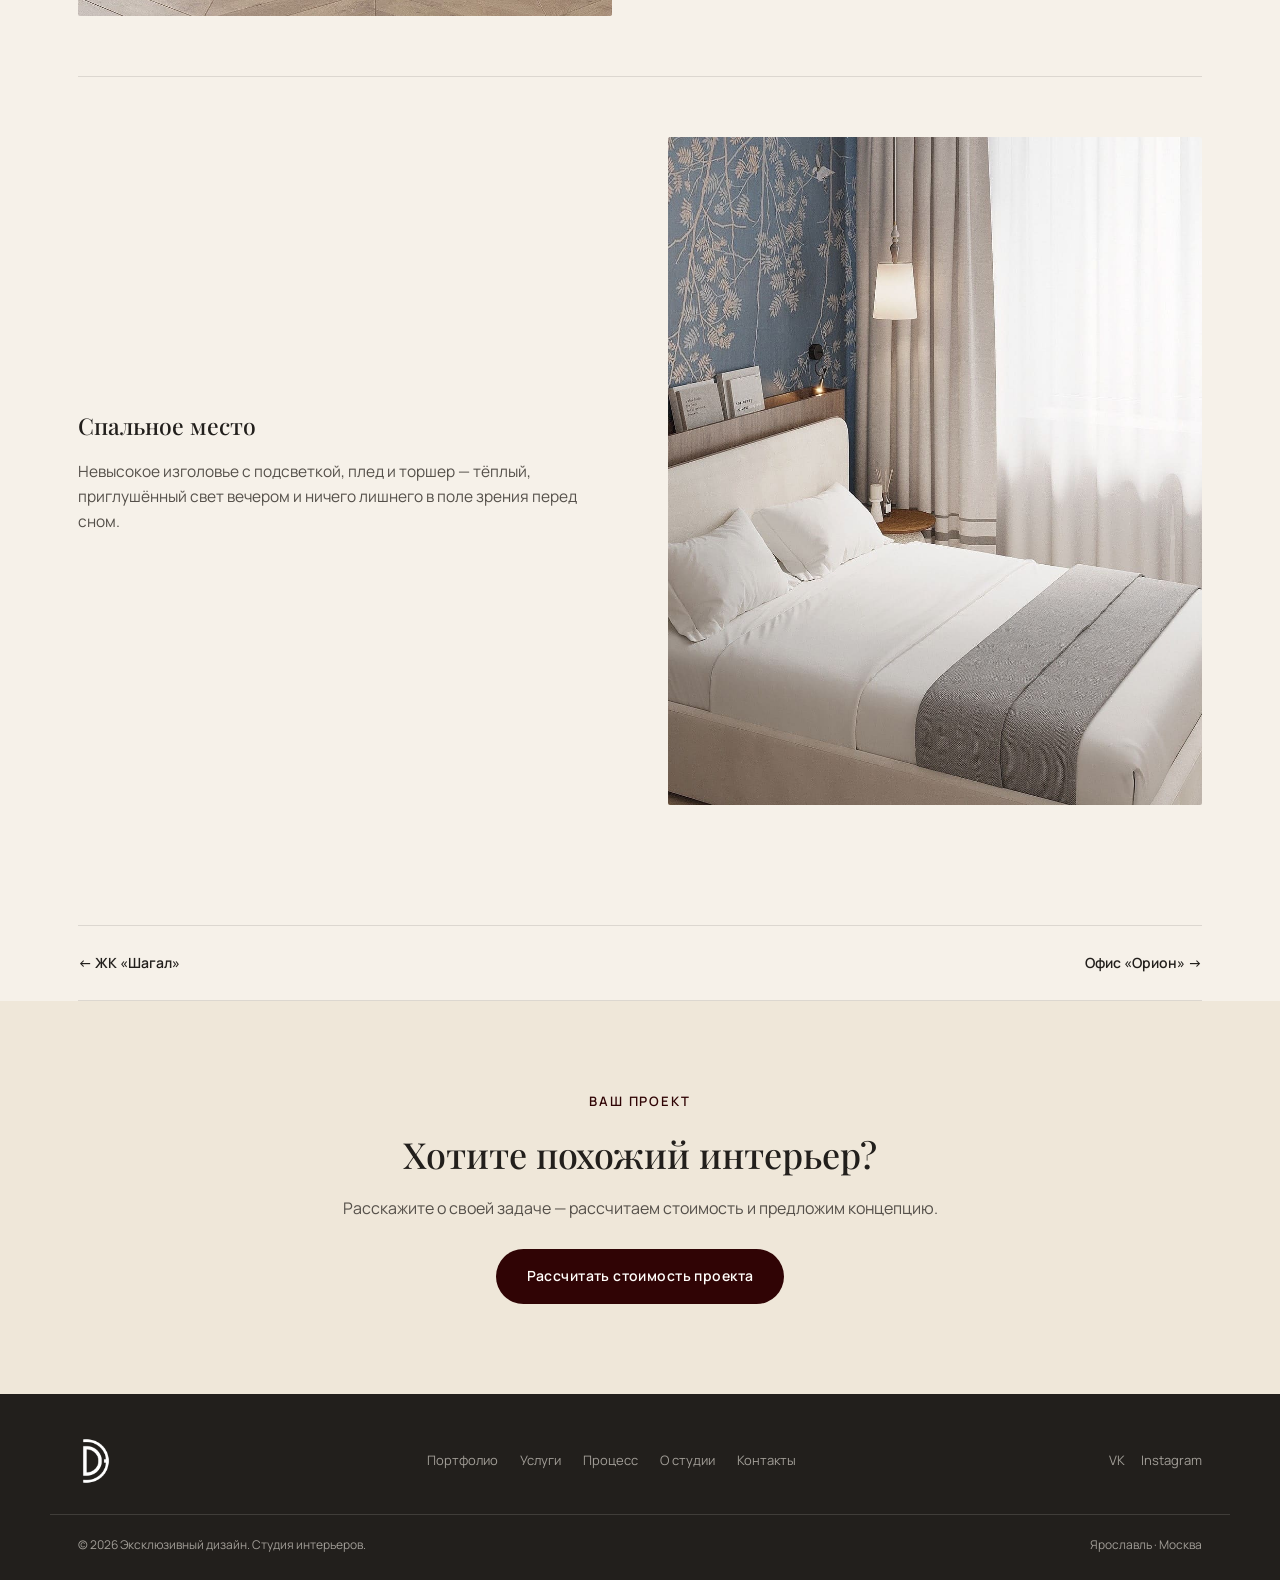
==== commit 71d32594: "Rebrand "Exclusive Project" to "Эксклюзивный дизайн" Replaced the studio name across all 8 pages — t" ====
--- a/kormilitsino.html
+++ b/kormilitsino.html
@@ -3,7 +3,7 @@
 <head>
 <meta charset="UTF-8">
 <meta name="viewport" content="width=device-width, initial-scale=1.0">
-<title>Кормилицино — спальная зона 18,8 м² | Exclusive Project</title>
+<title>Кормилицино — спальная зона 18,8 м² | Эксклюзивный дизайн</title>
 <meta name="description" content="Дизайн-проект спальной зоны 18,8 м² в загородном доме, посёлок Кормилицино — современный стиль с акцентными обоями.">
 <link rel="icon" type="image/png" href="assets/images/logo/logo.png">
 
@@ -17,8 +17,8 @@
 <!-- ============================= HEADER ============================= -->
 <header class="site-header" id="siteHeader">
   <div class="wrap header-inner">
-    <a href="index.html" class="logo" aria-label="Exclusive Project — на главную">
-      <span class="logo-icon"><img src="assets/images/logo/logo.png" alt="Exclusive Project"></span>
+    <a href="index.html" class="logo" aria-label="Эксклюзивный дизайн — на главную">
+      <span class="logo-icon"><img src="assets/images/logo/logo.png" alt="Эксклюзивный дизайн"></span>
     </a>
 
     <nav class="main-nav" id="mainNav">
@@ -45,7 +45,7 @@
   <!-- ============================= PAGE HERO ============================= -->
   <section class="page-hero">
     <div class="hero-media">
-      <img class="hero-media-img" src="assets/images/misc/fabric-accent.jpg" alt="Exclusive Project">
+      <img class="hero-media-img" src="assets/images/misc/fabric-accent.jpg" alt="Эксклюзивный дизайн">
     </div>
     <div class="hero-vignette"></div>
     <div class="hero-scrim"></div>
@@ -169,7 +169,7 @@
 <footer class="site-footer">
   <div class="wrap footer-inner">
     <a href="index.html" class="logo footer-logo">
-      <span class="logo-icon"><img src="assets/images/logo/logo.png" alt="Exclusive Project"></span>
+      <span class="logo-icon"><img src="assets/images/logo/logo.png" alt="Эксклюзивный дизайн"></span>
     </a>
 
     <nav class="footer-nav">
@@ -186,7 +186,7 @@
     </div>
   </div>
   <div class="wrap footer-bottom">
-    <span>© 2026 Exclusive Project. Дизайн-студия интерьеров.</span>
+    <span>© 2026 Эксклюзивный дизайн. Студия интерьеров.</span>
     <span>Ярославль · Москва</span>
   </div>
 </footer>
